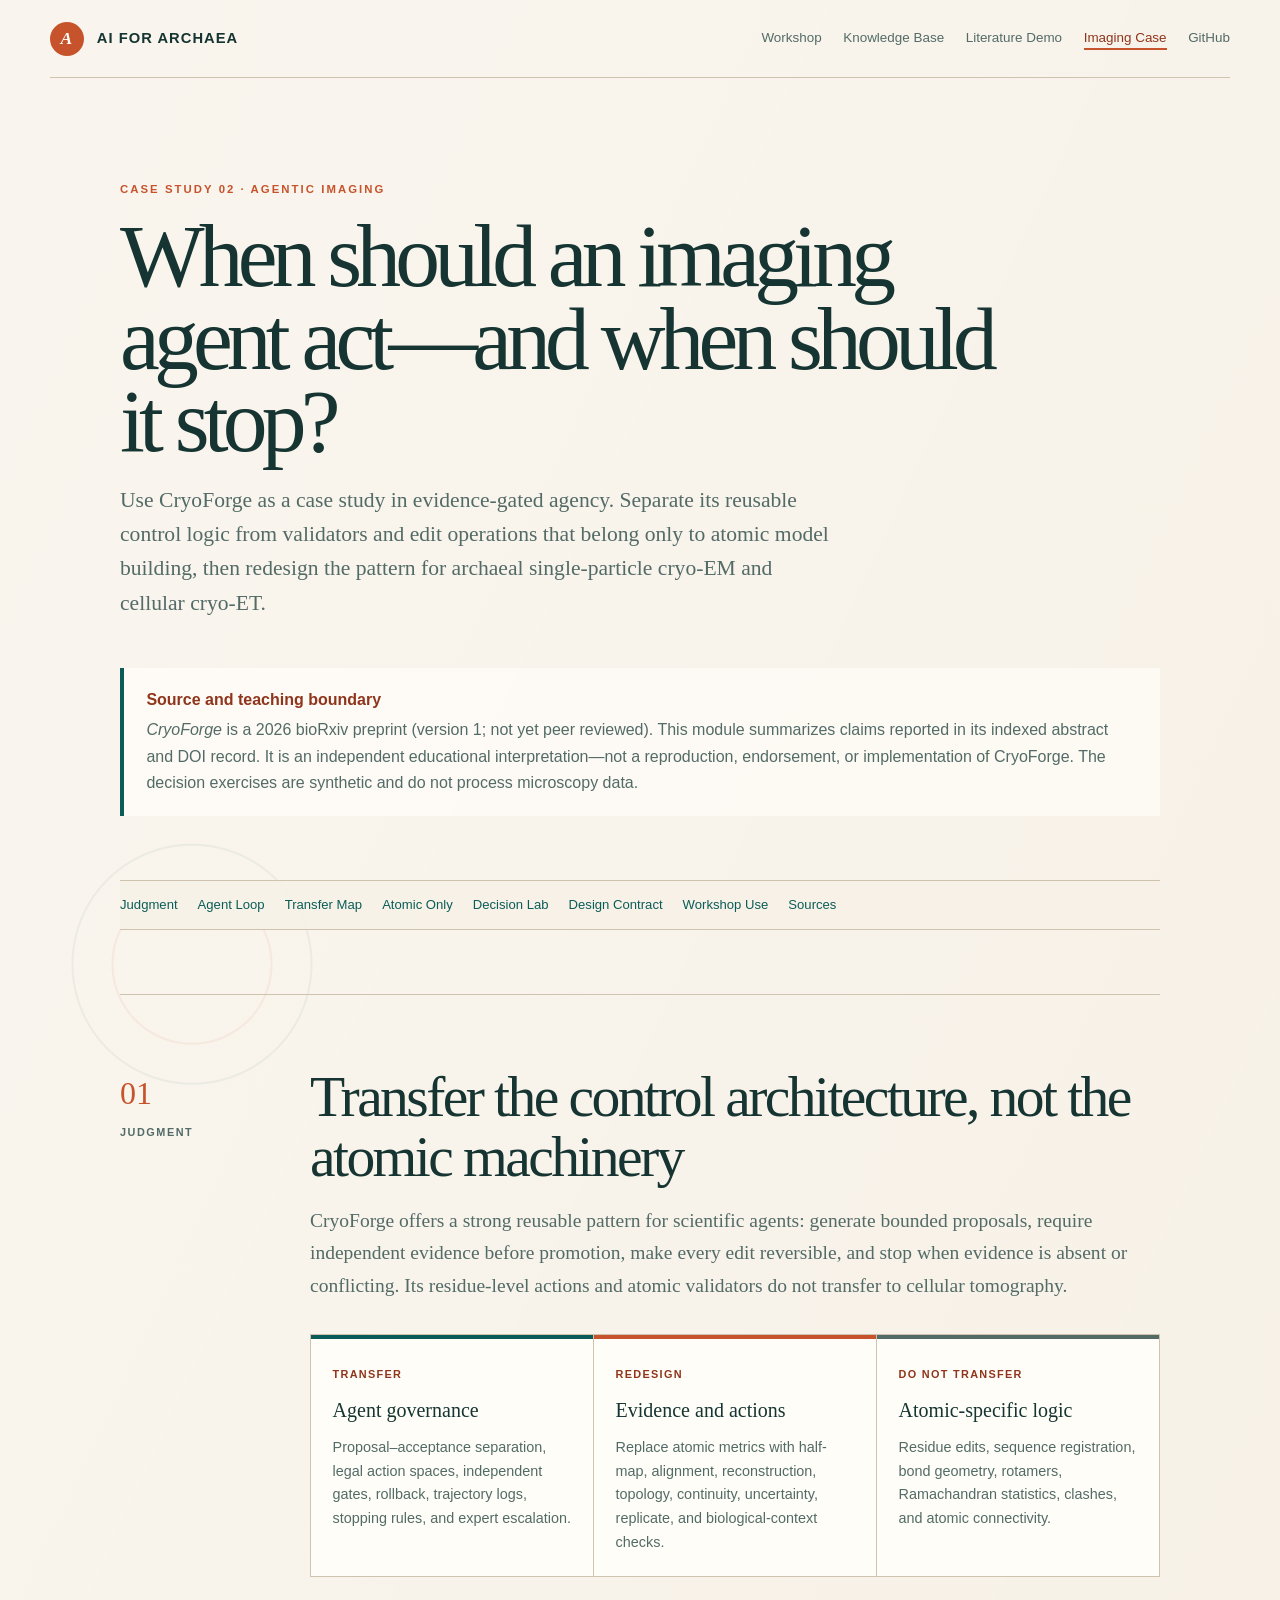
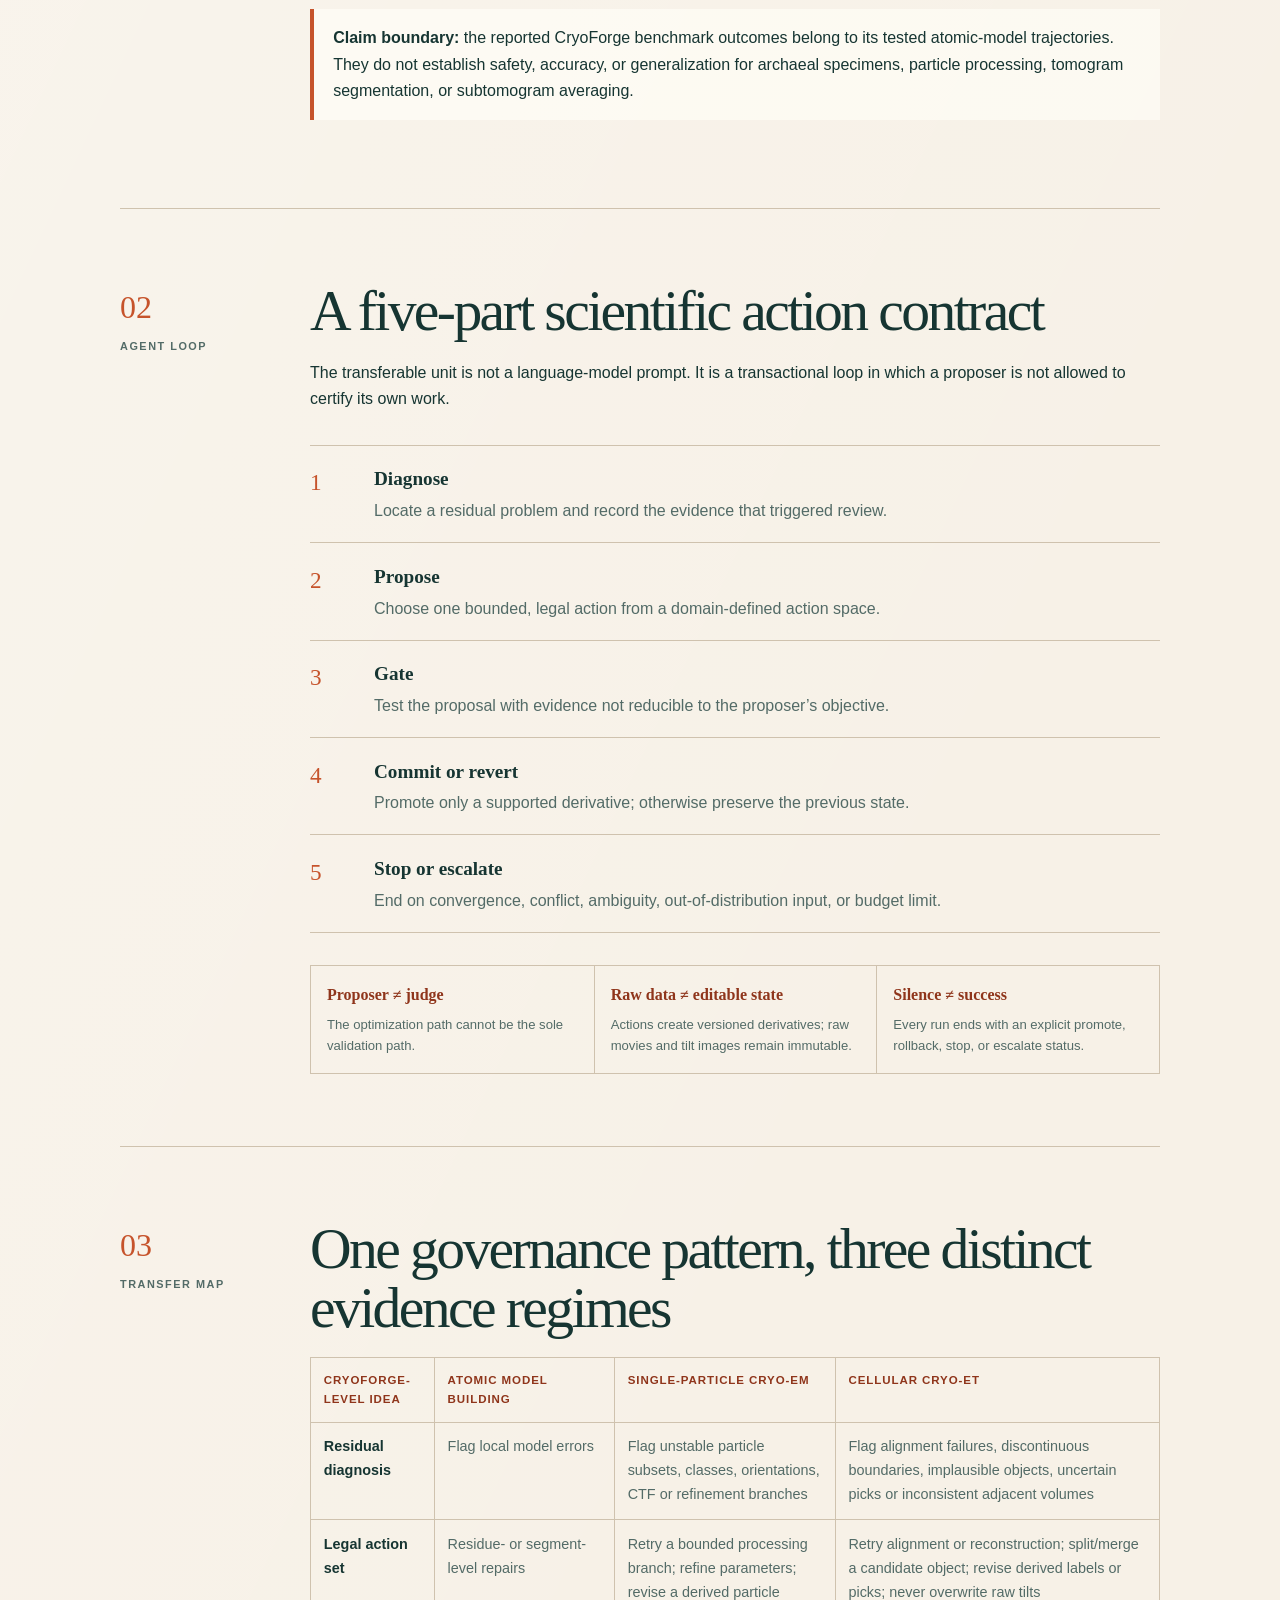
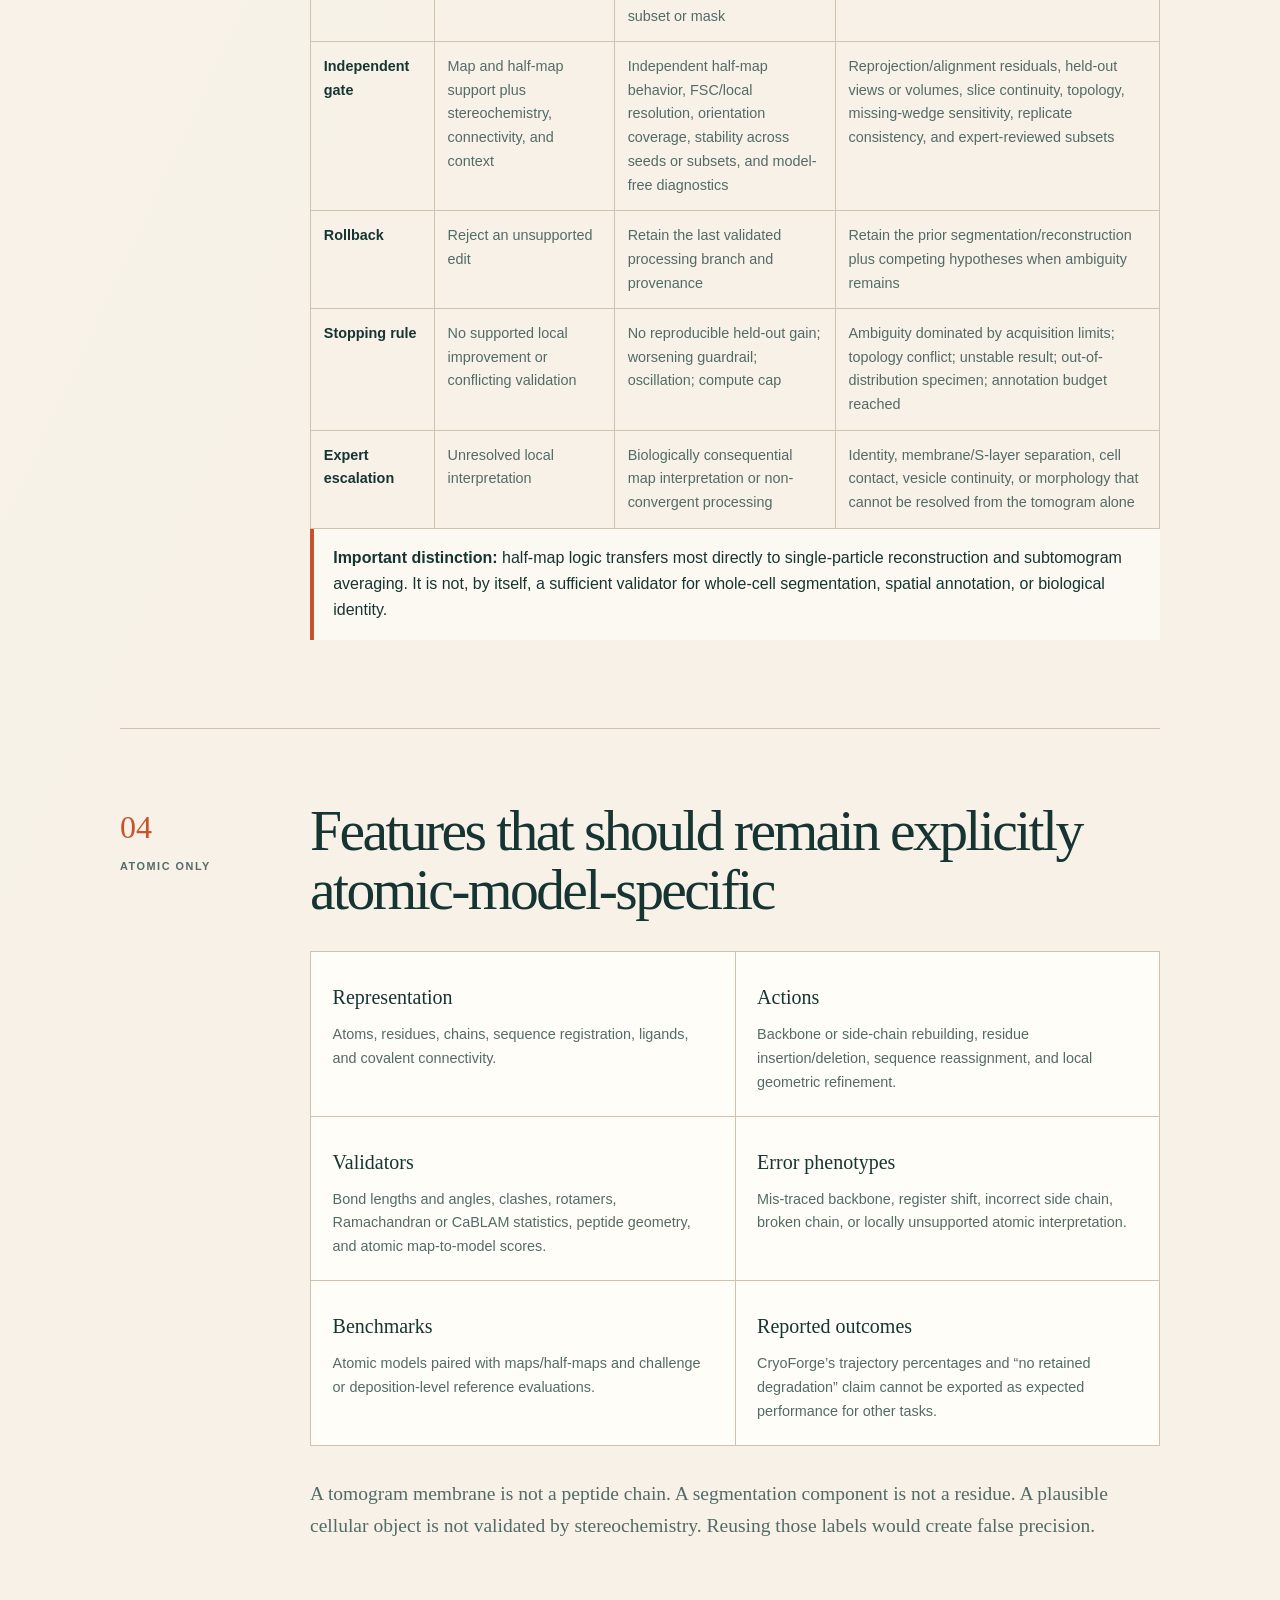
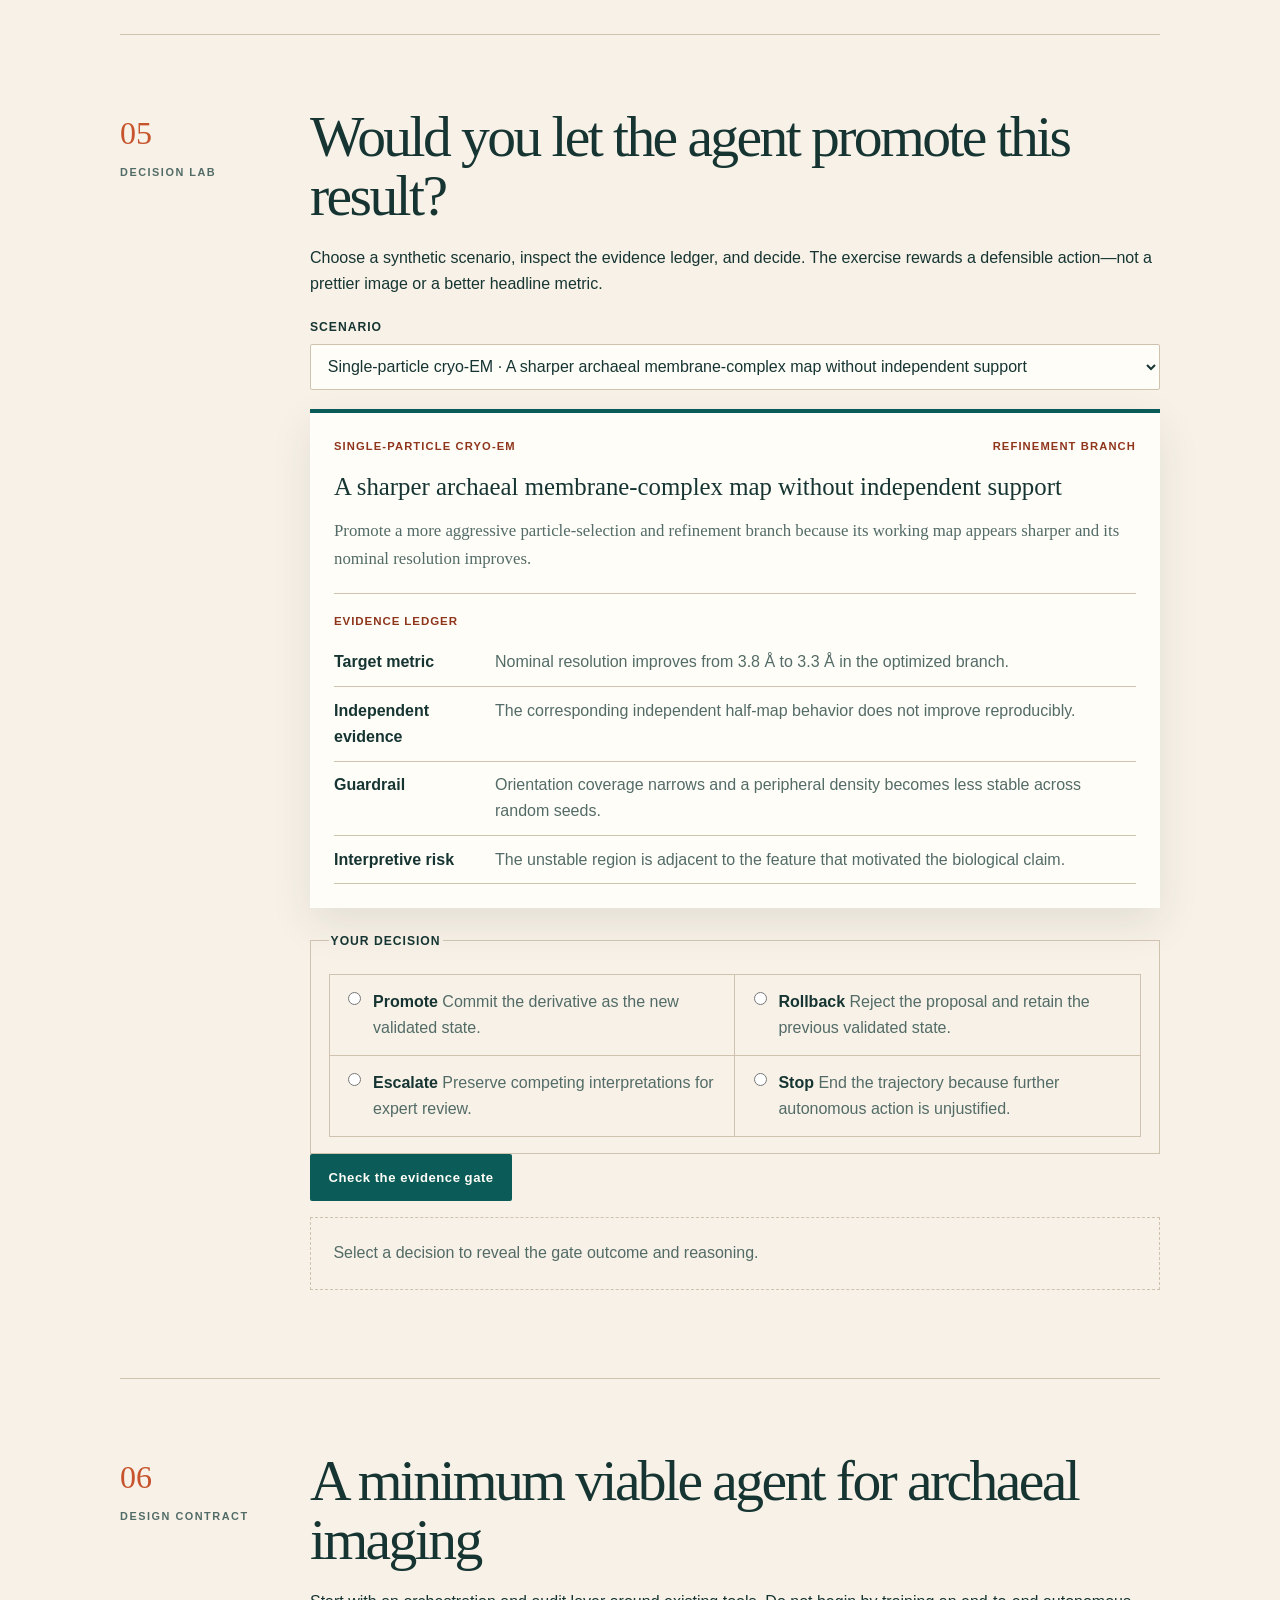
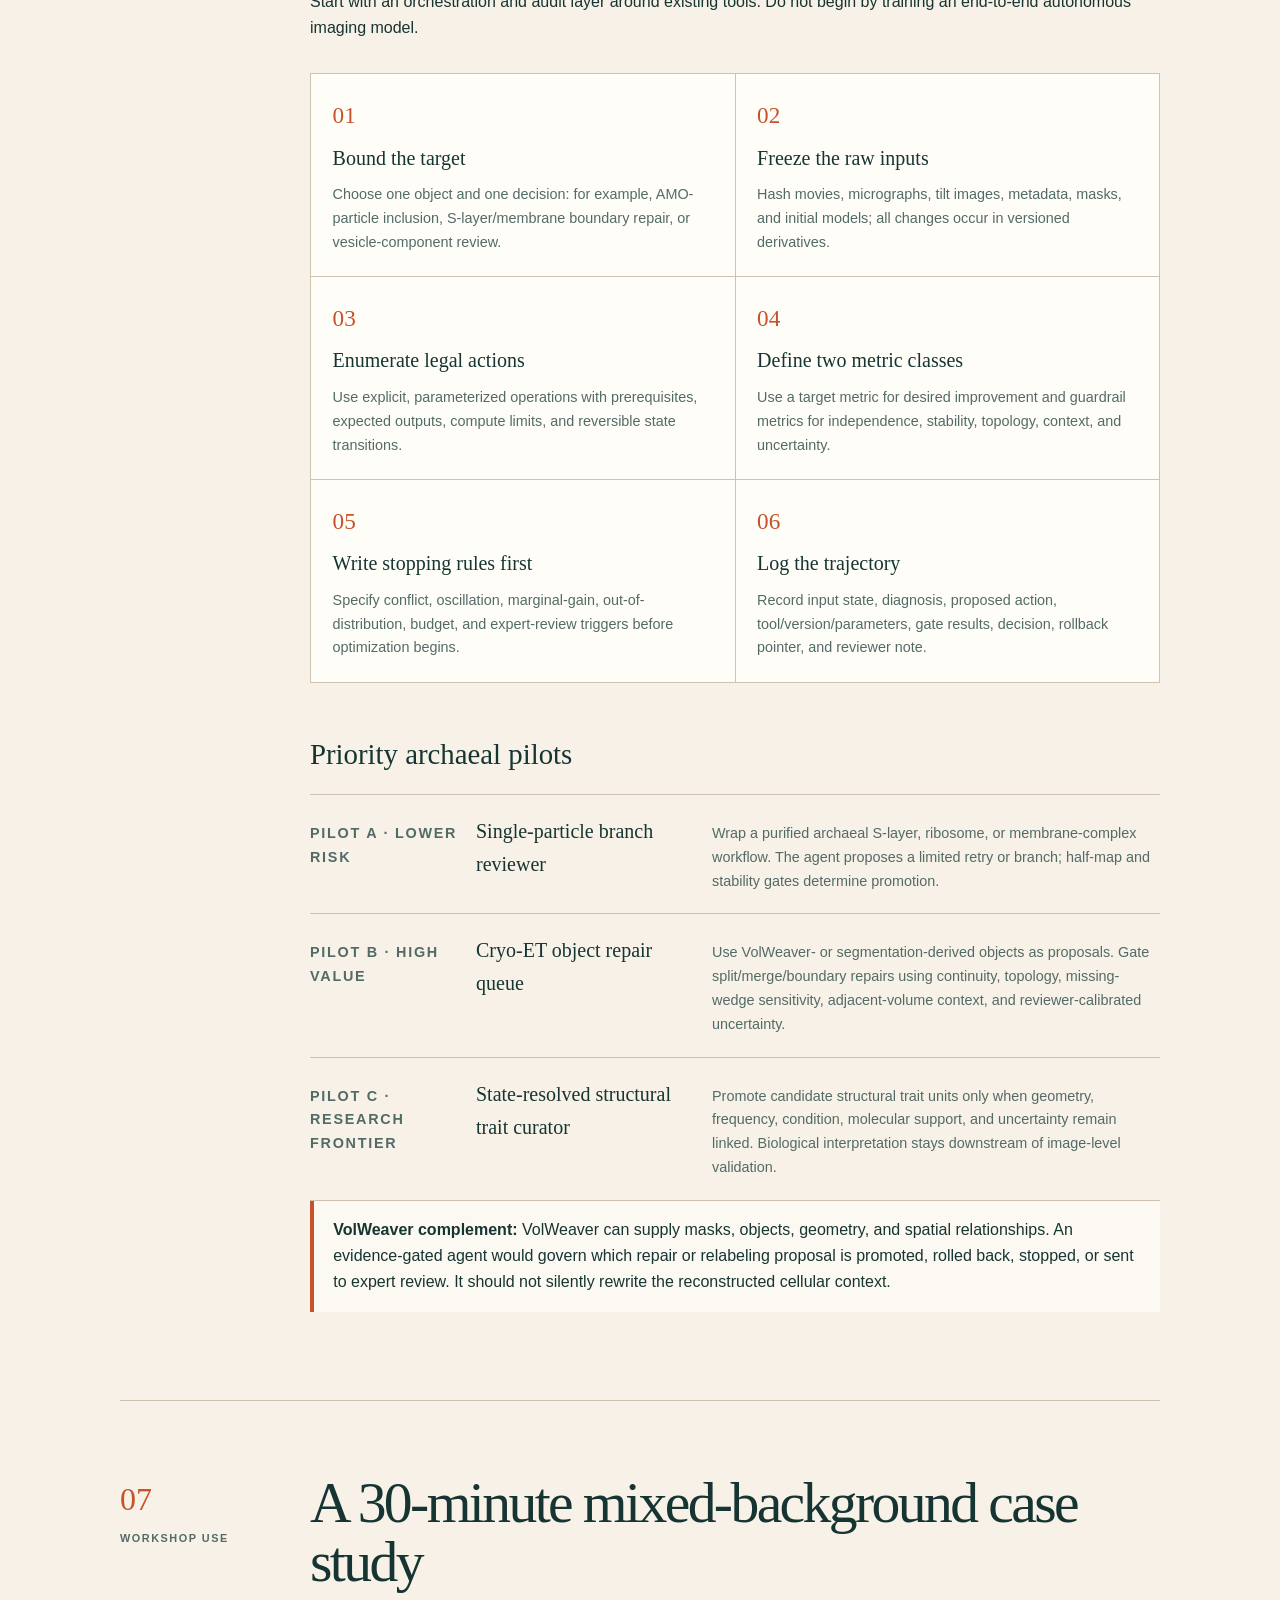
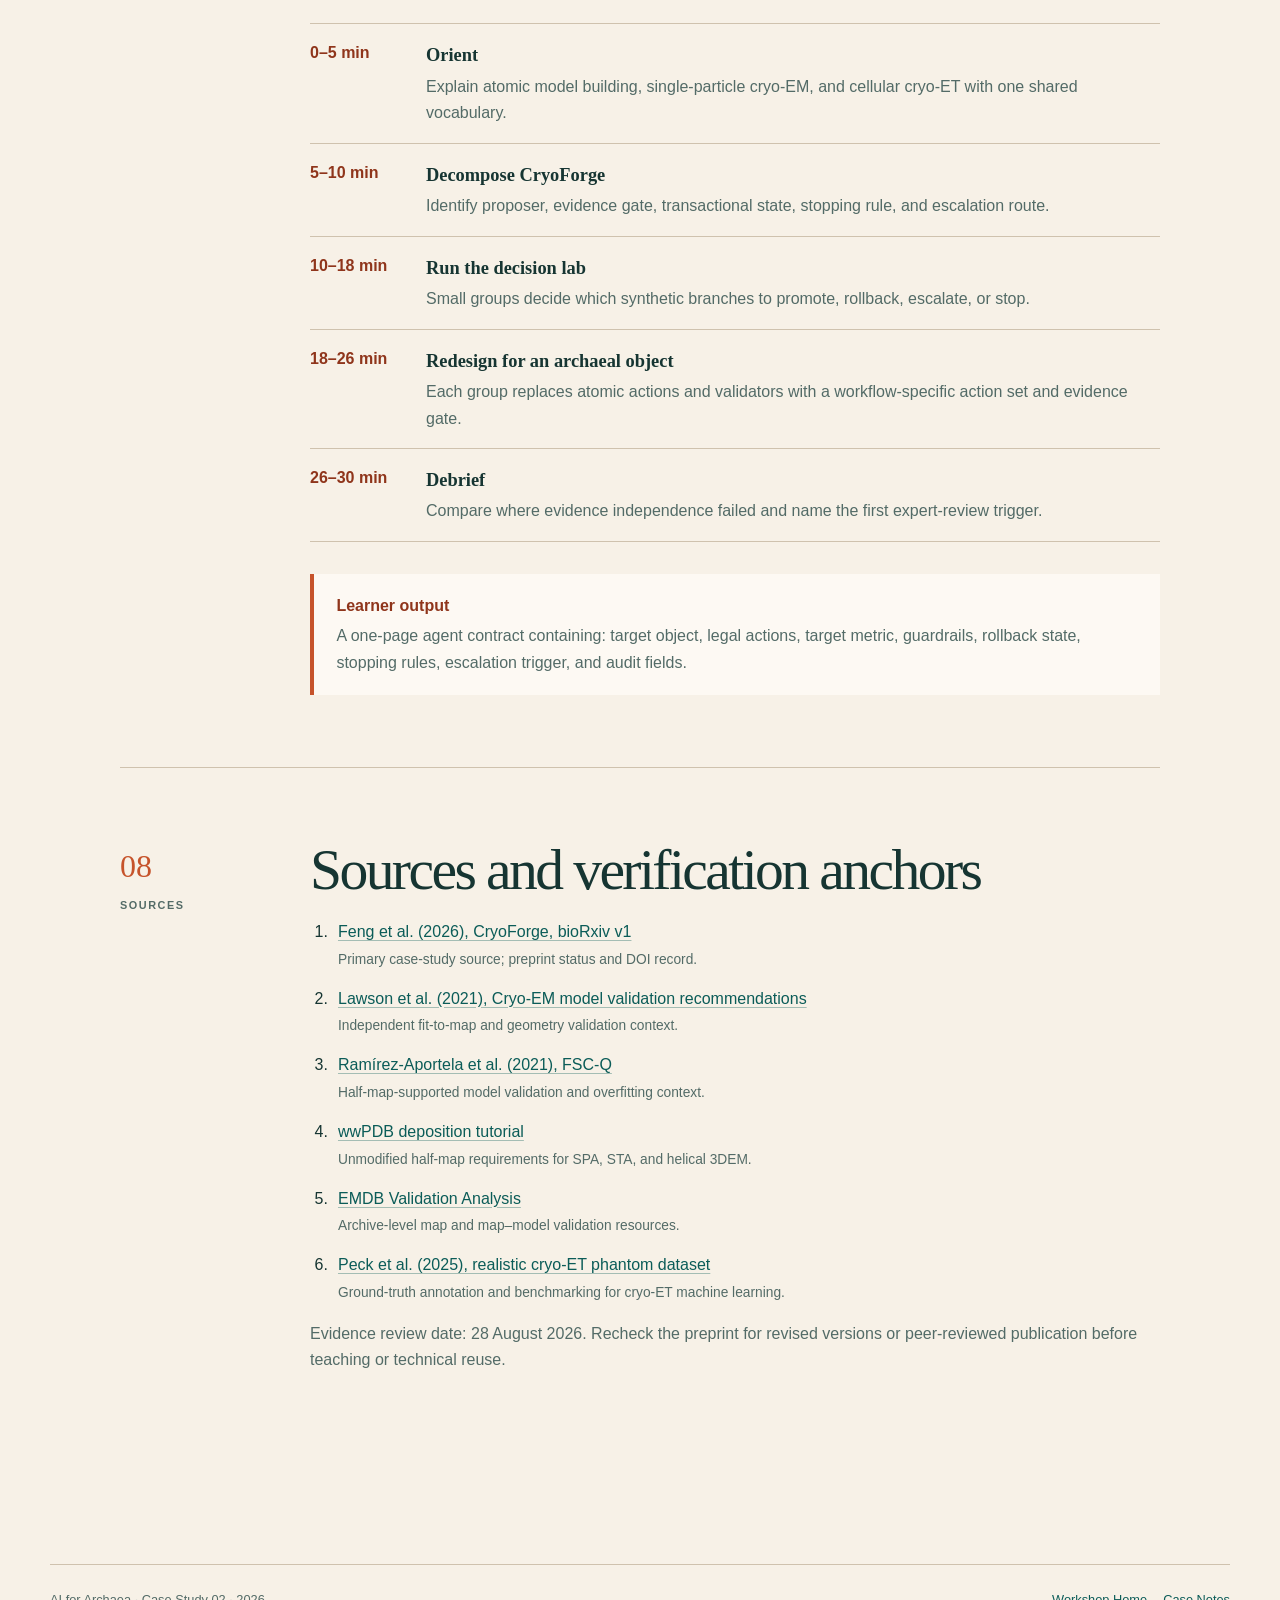
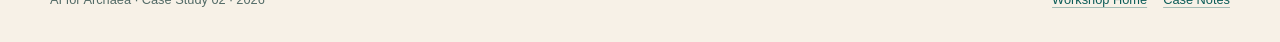
==== imaging-agent-case-study.html @ 26d80bb8 "Add evidence-gated archaeal imaging case study" ====
<!doctype html>
<html lang="en">
<head>
  <meta charset="utf-8">
  <meta name="viewport" content="width=device-width, initial-scale=1">
  <meta name="description" content="A conceptual case study on transferring evidence-gated agent ideas from CryoForge to archaeal single-particle cryo-EM and cellular cryo-ET.">
  <title>Case Study 02 · Evidence-Gated Imaging Agents</title>
  <link rel="stylesheet" href="assets/style.css">
  <script src="assets/imaging-agent-case-study.js" defer></script>
</head>
<body>
  <header class="site-header">
    <a class="wordmark" href="index.html">
      <span class="wordmark-mark" aria-hidden="true">A</span>
      <span>AI for Archaea</span>
    </a>
    <nav aria-label="Primary navigation">
      <a href="index.html">Workshop</a>
      <a href="knowledge-base.html">Knowledge Base</a>
      <a href="tutorial-demo.html">Literature Demo</a>
      <a class="current" href="imaging-agent-case-study.html">Imaging Case</a>
      <a href="https://github.com/gauss1777/icgoa_2026_ai_for_archaea_workshop">GitHub</a>
    </nav>
  </header>

  <main class="demo-page imaging-case-page">
    <header class="page-intro">
      <p class="eyebrow">CASE STUDY 02 · AGENTIC IMAGING</p>
      <h1>When should an imaging agent act—and when should it stop?</h1>
      <p class="hero-summary">Use CryoForge as a case study in evidence-gated agency. Separate its reusable control logic from validators and edit operations that belong only to atomic model building, then redesign the pattern for archaeal single-particle cryo-EM and cellular cryo-ET.</p>
    </header>

    <div class="demo-disclosure source-boundary">
      <strong>Source and teaching boundary</strong>
      <p><em>CryoForge</em> is a 2026 bioRxiv preprint (version 1; not yet peer reviewed). This module summarizes claims reported in its indexed abstract and DOI record. It is an independent educational interpretation—not a reproduction, endorsement, or implementation of CryoForge. The decision exercises are synthetic and do not process microscopy data.</p>
    </div>

    <nav class="jump-nav" aria-label="Case study sections">
      <a href="#judgment">Judgment</a>
      <a href="#loop">Agent Loop</a>
      <a href="#transfer">Transfer Map</a>
      <a href="#atomic-only">Atomic Only</a>
      <a href="#decide">Decision Lab</a>
      <a href="#design">Design Contract</a>
      <a href="#workshop">Workshop Use</a>
      <a href="#sources">Sources</a>
    </nav>

    <section class="case-section" id="judgment">
      <div class="case-label"><span>01</span><p>JUDGMENT</p></div>
      <div class="case-content">
        <h2>Transfer the control architecture, not the atomic machinery</h2>
        <p class="lead-judgment">CryoForge offers a strong reusable pattern for scientific agents: generate bounded proposals, require independent evidence before promotion, make every edit reversible, and stop when evidence is absent or conflicting. Its residue-level actions and atomic validators do not transfer to cellular tomography.</p>
        <div class="verdict-grid">
          <article class="verdict-card transferable">
            <span>TRANSFER</span>
            <h3>Agent governance</h3>
            <p>Proposal–acceptance separation, legal action spaces, independent gates, rollback, trajectory logs, stopping rules, and expert escalation.</p>
          </article>
          <article class="verdict-card redesign">
            <span>REDESIGN</span>
            <h3>Evidence and actions</h3>
            <p>Replace atomic metrics with half-map, alignment, reconstruction, topology, continuity, uncertainty, replicate, and biological-context checks.</p>
          </article>
          <article class="verdict-card do-not-transfer">
            <span>DO NOT TRANSFER</span>
            <h3>Atomic-specific logic</h3>
            <p>Residue edits, sequence registration, bond geometry, rotamers, Ramachandran statistics, clashes, and atomic connectivity.</p>
          </article>
        </div>
        <p class="caution"><strong>Claim boundary:</strong> the reported CryoForge benchmark outcomes belong to its tested atomic-model trajectories. They do not establish safety, accuracy, or generalization for archaeal specimens, particle processing, tomogram segmentation, or subtomogram averaging.</p>
      </div>
    </section>

    <section class="case-section" id="loop">
      <div class="case-label"><span>02</span><p>AGENT LOOP</p></div>
      <div class="case-content">
        <h2>A five-part scientific action contract</h2>
        <p>The transferable unit is not a language-model prompt. It is a transactional loop in which a proposer is not allowed to certify its own work.</p>
        <ol class="agent-loop" aria-label="Evidence-gated agent loop">
          <li><span>1</span><div><h3>Diagnose</h3><p>Locate a residual problem and record the evidence that triggered review.</p></div></li>
          <li><span>2</span><div><h3>Propose</h3><p>Choose one bounded, legal action from a domain-defined action space.</p></div></li>
          <li><span>3</span><div><h3>Gate</h3><p>Test the proposal with evidence not reducible to the proposer’s objective.</p></div></li>
          <li><span>4</span><div><h3>Commit or revert</h3><p>Promote only a supported derivative; otherwise preserve the previous state.</p></div></li>
          <li><span>5</span><div><h3>Stop or escalate</h3><p>End on convergence, conflict, ambiguity, out-of-distribution input, or budget limit.</p></div></li>
        </ol>
        <div class="principle-strip">
          <p><strong>Proposer ≠ judge</strong><span>The optimization path cannot be the sole validation path.</span></p>
          <p><strong>Raw data ≠ editable state</strong><span>Actions create versioned derivatives; raw movies and tilt images remain immutable.</span></p>
          <p><strong>Silence ≠ success</strong><span>Every run ends with an explicit promote, rollback, stop, or escalate status.</span></p>
        </div>
      </div>
    </section>

    <section class="case-section" id="transfer">
      <div class="case-label"><span>03</span><p>TRANSFER MAP</p></div>
      <div class="case-content">
        <h2>One governance pattern, three distinct evidence regimes</h2>
        <div class="table-scroll" role="region" aria-label="Transferability matrix" tabindex="0">
          <table class="transfer-table">
            <thead>
              <tr><th>CryoForge-level idea</th><th>Atomic model building</th><th>Single-particle cryo-EM</th><th>Cellular cryo-ET</th></tr>
            </thead>
            <tbody>
              <tr><td>Residual diagnosis</td><td>Flag local model errors</td><td>Flag unstable particle subsets, classes, orientations, CTF or refinement branches</td><td>Flag alignment failures, discontinuous boundaries, implausible objects, uncertain picks or inconsistent adjacent volumes</td></tr>
              <tr><td>Legal action set</td><td>Residue- or segment-level repairs</td><td>Retry a bounded processing branch; refine parameters; revise a derived particle subset or mask</td><td>Retry alignment or reconstruction; split/merge a candidate object; revise derived labels or picks; never overwrite raw tilts</td></tr>
              <tr><td>Independent gate</td><td>Map and half-map support plus stereochemistry, connectivity, and context</td><td>Independent half-map behavior, FSC/local resolution, orientation coverage, stability across seeds or subsets, and model-free diagnostics</td><td>Reprojection/alignment residuals, held-out views or volumes, slice continuity, topology, missing-wedge sensitivity, replicate consistency, and expert-reviewed subsets</td></tr>
              <tr><td>Rollback</td><td>Reject an unsupported edit</td><td>Retain the last validated processing branch and provenance</td><td>Retain the prior segmentation/reconstruction plus competing hypotheses when ambiguity remains</td></tr>
              <tr><td>Stopping rule</td><td>No supported local improvement or conflicting validation</td><td>No reproducible held-out gain; worsening guardrail; oscillation; compute cap</td><td>Ambiguity dominated by acquisition limits; topology conflict; unstable result; out-of-distribution specimen; annotation budget reached</td></tr>
              <tr><td>Expert escalation</td><td>Unresolved local interpretation</td><td>Biologically consequential map interpretation or non-convergent processing</td><td>Identity, membrane/S-layer separation, cell contact, vesicle continuity, or morphology that cannot be resolved from the tomogram alone</td></tr>
            </tbody>
          </table>
        </div>
        <p class="caution"><strong>Important distinction:</strong> half-map logic transfers most directly to single-particle reconstruction and subtomogram averaging. It is not, by itself, a sufficient validator for whole-cell segmentation, spatial annotation, or biological identity.</p>
      </div>
    </section>

    <section class="case-section" id="atomic-only">
      <div class="case-label"><span>04</span><p>ATOMIC ONLY</p></div>
      <div class="case-content">
        <h2>Features that should remain explicitly atomic-model-specific</h2>
        <div class="atomic-grid">
          <article><h3>Representation</h3><p>Atoms, residues, chains, sequence registration, ligands, and covalent connectivity.</p></article>
          <article><h3>Actions</h3><p>Backbone or side-chain rebuilding, residue insertion/deletion, sequence reassignment, and local geometric refinement.</p></article>
          <article><h3>Validators</h3><p>Bond lengths and angles, clashes, rotamers, Ramachandran or CaBLAM statistics, peptide geometry, and atomic map-to-model scores.</p></article>
          <article><h3>Error phenotypes</h3><p>Mis-traced backbone, register shift, incorrect side chain, broken chain, or locally unsupported atomic interpretation.</p></article>
          <article><h3>Benchmarks</h3><p>Atomic models paired with maps/half-maps and challenge or deposition-level reference evaluations.</p></article>
          <article><h3>Reported outcomes</h3><p>CryoForge’s trajectory percentages and “no retained degradation” claim cannot be exported as expected performance for other tasks.</p></article>
        </div>
        <p class="lead-judgment">A tomogram membrane is not a peptide chain. A segmentation component is not a residue. A plausible cellular object is not validated by stereochemistry. Reusing those labels would create false precision.</p>
      </div>
    </section>

    <section class="case-section decision-lab" id="decide">
      <div class="case-label"><span>05</span><p>DECISION LAB</p></div>
      <div class="case-content">
        <h2>Would you let the agent promote this result?</h2>
        <p>Choose a synthetic scenario, inspect the evidence ledger, and decide. The exercise rewards a defensible action—not a prettier image or a better headline metric.</p>

        <label for="scenario-select">Scenario</label>
        <select id="scenario-select"></select>

        <article class="scenario-card" aria-live="polite">
          <div class="scenario-head">
            <p id="scenario-workflow" class="scenario-workflow"></p>
            <span id="scenario-stage" class="scenario-stage"></span>
          </div>
          <h3 id="scenario-title"></h3>
          <p id="scenario-proposal" class="scenario-proposal"></p>
          <div class="evidence-ledger">
            <h4>Evidence ledger</h4>
            <dl id="scenario-evidence"></dl>
          </div>
        </article>

        <fieldset class="decision-options">
          <legend>Your decision</legend>
          <label class="decision-option"><input type="radio" name="decision" value="promote"> <span><strong>Promote</strong> Commit the derivative as the new validated state.</span></label>
          <label class="decision-option"><input type="radio" name="decision" value="rollback"> <span><strong>Rollback</strong> Reject the proposal and retain the previous validated state.</span></label>
          <label class="decision-option"><input type="radio" name="decision" value="escalate"> <span><strong>Escalate</strong> Preserve competing interpretations for expert review.</span></label>
          <label class="decision-option"><input type="radio" name="decision" value="stop"> <span><strong>Stop</strong> End the trajectory because further autonomous action is unjustified.</span></label>
        </fieldset>
        <button class="button primary" id="check-decision" type="button">Check the evidence gate</button>
        <div id="decision-feedback" class="decision-feedback" aria-live="polite">
          <p class="empty-state">Select a decision to reveal the gate outcome and reasoning.</p>
        </div>
      </div>
    </section>

    <section class="case-section" id="design">
      <div class="case-label"><span>06</span><p>DESIGN CONTRACT</p></div>
      <div class="case-content">
        <h2>A minimum viable agent for archaeal imaging</h2>
        <p>Start with an orchestration and audit layer around existing tools. Do not begin by training an end-to-end autonomous imaging model.</p>
        <div class="contract-grid">
          <article><span>01</span><h3>Bound the target</h3><p>Choose one object and one decision: for example, AMO-particle inclusion, S-layer/membrane boundary repair, or vesicle-component review.</p></article>
          <article><span>02</span><h3>Freeze the raw inputs</h3><p>Hash movies, micrographs, tilt images, metadata, masks, and initial models; all changes occur in versioned derivatives.</p></article>
          <article><span>03</span><h3>Enumerate legal actions</h3><p>Use explicit, parameterized operations with prerequisites, expected outputs, compute limits, and reversible state transitions.</p></article>
          <article><span>04</span><h3>Define two metric classes</h3><p>Use a target metric for desired improvement and guardrail metrics for independence, stability, topology, context, and uncertainty.</p></article>
          <article><span>05</span><h3>Write stopping rules first</h3><p>Specify conflict, oscillation, marginal-gain, out-of-distribution, budget, and expert-review triggers before optimization begins.</p></article>
          <article><span>06</span><h3>Log the trajectory</h3><p>Record input state, diagnosis, proposed action, tool/version/parameters, gate results, decision, rollback pointer, and reviewer note.</p></article>
        </div>

        <h3 class="subsection-heading">Priority archaeal pilots</h3>
        <div class="pilot-list">
          <article>
            <p class="pilot-rank">PILOT A · LOWER RISK</p>
            <h4>Single-particle branch reviewer</h4>
            <p>Wrap a purified archaeal S-layer, ribosome, or membrane-complex workflow. The agent proposes a limited retry or branch; half-map and stability gates determine promotion.</p>
          </article>
          <article>
            <p class="pilot-rank">PILOT B · HIGH VALUE</p>
            <h4>Cryo-ET object repair queue</h4>
            <p>Use VolWeaver- or segmentation-derived objects as proposals. Gate split/merge/boundary repairs using continuity, topology, missing-wedge sensitivity, adjacent-volume context, and reviewer-calibrated uncertainty.</p>
          </article>
          <article>
            <p class="pilot-rank">PILOT C · RESEARCH FRONTIER</p>
            <h4>State-resolved structural trait curator</h4>
            <p>Promote candidate structural trait units only when geometry, frequency, condition, molecular support, and uncertainty remain linked. Biological interpretation stays downstream of image-level validation.</p>
          </article>
        </div>
        <p class="caution"><strong>VolWeaver complement:</strong> VolWeaver can supply masks, objects, geometry, and spatial relationships. An evidence-gated agent would govern which repair or relabeling proposal is promoted, rolled back, stopped, or sent to expert review. It should not silently rewrite the reconstructed cellular context.</p>
      </div>
    </section>

    <section class="case-section" id="workshop">
      <div class="case-label"><span>07</span><p>WORKSHOP USE</p></div>
      <div class="case-content">
        <h2>A 30-minute mixed-background case study</h2>
        <ol class="session-plan">
          <li><time>0–5 min</time><div><h3>Orient</h3><p>Explain atomic model building, single-particle cryo-EM, and cellular cryo-ET with one shared vocabulary.</p></div></li>
          <li><time>5–10 min</time><div><h3>Decompose CryoForge</h3><p>Identify proposer, evidence gate, transactional state, stopping rule, and escalation route.</p></div></li>
          <li><time>10–18 min</time><div><h3>Run the decision lab</h3><p>Small groups decide which synthetic branches to promote, rollback, escalate, or stop.</p></div></li>
          <li><time>18–26 min</time><div><h3>Redesign for an archaeal object</h3><p>Each group replaces atomic actions and validators with a workflow-specific action set and evidence gate.</p></div></li>
          <li><time>26–30 min</time><div><h3>Debrief</h3><p>Compare where evidence independence failed and name the first expert-review trigger.</p></div></li>
        </ol>
        <div class="learning-output">
          <strong>Learner output</strong>
          <p>A one-page agent contract containing: target object, legal actions, target metric, guardrails, rollback state, stopping rules, escalation trigger, and audit fields.</p>
        </div>
      </div>
    </section>

    <section class="case-section" id="sources">
      <div class="case-label"><span>08</span><p>SOURCES</p></div>
      <div class="case-content">
        <h2>Sources and verification anchors</h2>
        <ol class="source-list">
          <li><a href="https://doi.org/10.64898/2026.08.15.745007">Feng et al. (2026), CryoForge, bioRxiv v1</a><span>Primary case-study source; preprint status and DOI record.</span></li>
          <li><a href="https://www.nature.com/articles/s41592-020-01051-w">Lawson et al. (2021), Cryo-EM model validation recommendations</a><span>Independent fit-to-map and geometry validation context.</span></li>
          <li><a href="https://www.nature.com/articles/s41467-020-20295-w">Ramírez-Aportela et al. (2021), FSC-Q</a><span>Half-map-supported model validation and overfitting context.</span></li>
          <li><a href="https://www.wwpdb.org/deposition/tutorial">wwPDB deposition tutorial</a><span>Unmodified half-map requirements for SPA, STA, and helical 3DEM.</span></li>
          <li><a href="https://www.ebi.ac.uk/emdb/va/">EMDB Validation Analysis</a><span>Archive-level map and map–model validation resources.</span></li>
          <li><a href="https://www.nature.com/articles/s41592-025-02800-5">Peck et al. (2025), realistic cryo-ET phantom dataset</a><span>Ground-truth annotation and benchmarking for cryo-ET machine learning.</span></li>
        </ol>
        <p class="revision-note">Evidence review date: 28 August 2026. Recheck the preprint for revised versions or peer-reviewed publication before teaching or technical reuse.</p>
      </div>
    </section>
  </main>

  <footer>
    <p>AI for Archaea · Case Study 02 · 2026</p>
    <div><a href="index.html">Workshop Home</a><a href="tutorials/demo-02-evidence-gated-imaging-agent/README.md">Case Notes</a></div>
  </footer>
</body>
</html>
---- assets/style.css ----
:root {
  --ink: #163532;
  --ink-soft: #536b67;
  --paper: #f7f1e7;
  --paper-deep: #eee3d3;
  --white: #fffdf8;
  --mineral: #c6532b;
  --mineral-dark: #8f351b;
  --line: #cfc2ae;
  --sea: #0b5c58;
  --sea-light: #dceae4;
  --shadow: 0 16px 40px rgba(45, 55, 48, 0.09);
  --content: 1180px;
}

* {
  box-sizing: border-box;
}

html {
  scroll-behavior: smooth;
}

body {
  margin: 0;
  color: var(--ink);
  background:
    radial-gradient(circle at 15% 10%, transparent 0 78px, rgba(198, 83, 43, 0.07) 79px 80px, transparent 81px 118px, rgba(11, 92, 88, 0.06) 119px 120px, transparent 121px),
    linear-gradient(115deg, rgba(255, 255, 255, 0.3), transparent 38%),
    var(--paper);
  font: 16px/1.65 "Avenir Next", Avenir, "Segoe UI", sans-serif;
  text-rendering: optimizeLegibility;
}

a {
  color: var(--sea);
  text-decoration-color: rgba(11, 92, 88, 0.35);
  text-underline-offset: 0.2em;
  transition: color 160ms ease, text-decoration-color 160ms ease;
}

a:hover {
  color: var(--mineral-dark);
  text-decoration-color: currentColor;
}

button,
input,
select,
textarea {
  font: inherit;
}

.site-header {
  width: min(calc(100% - 3rem), var(--content));
  min-height: 78px;
  margin: 0 auto;
  display: flex;
  align-items: center;
  justify-content: space-between;
  gap: 2rem;
  border-bottom: 1px solid var(--line);
}

.wordmark {
  display: inline-flex;
  align-items: center;
  gap: 0.8rem;
  color: var(--ink);
  font-size: 0.92rem;
  font-weight: 800;
  letter-spacing: 0.07em;
  text-decoration: none;
  text-transform: uppercase;
}

.wordmark-mark {
  width: 34px;
  height: 34px;
  display: grid;
  place-items: center;
  border-radius: 50%;
  color: var(--white);
  background: var(--mineral);
  font-family: Georgia, serif;
  font-size: 1.1rem;
  font-style: italic;
}

.site-header nav {
  display: flex;
  flex-wrap: wrap;
  justify-content: flex-end;
  gap: 0.45rem 1.35rem;
  font-size: 0.84rem;
}

.site-header nav a {
  color: var(--ink-soft);
  text-decoration: none;
}

.site-header nav a:hover,
.site-header nav a.current {
  color: var(--mineral-dark);
}

.site-header nav a.current {
  box-shadow: inset 0 -2px 0 var(--mineral);
}

.hero {
  width: min(calc(100% - 3rem), var(--content));
  min-height: 670px;
  margin: 0 auto;
  display: grid;
  grid-template-columns: 70px minmax(0, 1fr) 310px;
  gap: clamp(2rem, 5vw, 5rem);
  align-items: center;
  animation: rise 560ms cubic-bezier(.2, .7, .2, 1) both;
}

.hero-rail {
  align-self: stretch;
  padding: 4rem 0;
  border-right: 1px solid var(--line);
  display: flex;
  flex-direction: column;
  justify-content: space-between;
  color: var(--mineral);
  font-size: 0.72rem;
  font-weight: 800;
  letter-spacing: 0.15em;
  writing-mode: vertical-rl;
  transform: rotate(180deg);
}

.eyebrow,
.note-label,
.section-number {
  margin: 0 0 1rem;
  color: var(--mineral);
  font-size: 0.71rem;
  font-weight: 850;
  letter-spacing: 0.18em;
}

h1,
h2,
h3,
p {
  margin-top: 0;
}

h1,
h2 {
  font-family: Georgia, "Times New Roman", serif;
  font-weight: 500;
}

.hero h1 {
  max-width: 700px;
  margin-bottom: 1rem;
  font-size: clamp(4.2rem, 9vw, 8.3rem);
  letter-spacing: -0.075em;
  line-height: 0.78;
}

.hero h1 em {
  color: var(--mineral);
  font-weight: 500;
}

.hero-lead {
  margin-bottom: 1rem;
  color: var(--ink);
  font-family: Georgia, "Times New Roman", serif;
  font-size: clamp(1.45rem, 3vw, 2.15rem);
}

.hero-summary {
  max-width: 720px;
  color: var(--ink-soft);
  font-family: Georgia, "Times New Roman", serif;
  font-size: clamp(1.12rem, 2vw, 1.35rem);
  line-height: 1.58;
}

.hero-copy .hero-summary {
  max-width: 610px;
}

.hero-actions,
.demo-actions {
  margin-top: 2rem;
  display: flex;
  flex-wrap: wrap;
  align-items: center;
  gap: 0.8rem 1.2rem;
}

.button {
  min-height: 46px;
  padding: 0.72rem 1.1rem;
  border: 1px solid transparent;
  border-radius: 2px;
  display: inline-flex;
  align-items: center;
  justify-content: center;
  gap: 0.5rem;
  font-size: 0.82rem;
  font-weight: 800;
  letter-spacing: 0.04em;
  text-decoration: none;
  cursor: pointer;
  transition: transform 160ms ease, background 160ms ease, border-color 160ms ease;
}

.button:hover {
  transform: translateY(-2px);
}

.button.primary {
  color: var(--white);
  background: var(--sea);
}

.button.primary:hover {
  color: var(--white);
  background: var(--mineral-dark);
}

.button.secondary {
  color: var(--ink);
  border-color: var(--line);
  background: transparent;
}

.button.text-button {
  color: var(--sea);
  padding-inline: 0;
}

.button:disabled {
  opacity: 0.5;
  cursor: not-allowed;
  transform: none;
}

.conference-note {
  padding: 1.7rem;
  border-top: 4px solid var(--mineral);
  background: rgba(255, 253, 248, 0.72);
  box-shadow: var(--shadow);
}

.conference-note > p:nth-child(2) {
  font-family: Georgia, "Times New Roman", serif;
  font-size: 1.15rem;
  line-height: 1.45;
}

.conference-note dl {
  margin: 1.3rem 0;
  border-top: 1px solid var(--line);
}

.conference-note dl div {
  padding: 0.65rem 0;
  border-bottom: 1px solid var(--line);
  display: grid;
  grid-template-columns: 58px 1fr;
  gap: 0.8rem;
}

.conference-note dt {
  color: var(--mineral-dark);
  font-size: 0.72rem;
  font-weight: 800;
  text-transform: uppercase;
}

.conference-note dd {
  margin: 0;
  color: var(--ink-soft);
  font-size: 0.88rem;
}

.section-shell {
  width: min(calc(100% - 3rem), var(--content));
  margin: 0 auto;
  padding: clamp(4rem, 9vw, 7.5rem) 0;
  border-top: 1px solid var(--line);
  display: grid;
  grid-template-columns: 190px 1fr;
  gap: clamp(2rem, 7vw, 7rem);
}

.section-shell h2,
.kb-content h2,
.demo-step h2,
.reflection h2 {
  margin-bottom: 1.2rem;
  font-size: clamp(2rem, 4.5vw, 3.9rem);
  letter-spacing: -0.045em;
  line-height: 1.03;
}

.manifesto > div > p,
.boundary > div > p {
  max-width: 820px;
  color: var(--ink-soft);
  font-family: Georgia, "Times New Roman", serif;
  font-size: 1.25rem;
}

.path-list {
  margin: 0;
  padding: 0;
  list-style: none;
  border-top: 1px solid var(--line);
}

.path-list li {
  padding: 1.8rem 0;
  border-bottom: 1px solid var(--line);
  display: grid;
  grid-template-columns: 56px 1fr;
  gap: 1.2rem;
}

.path-index {
  width: 42px;
  height: 42px;
  display: grid;
  place-items: center;
  border: 1px solid var(--mineral);
  border-radius: 50%;
  color: var(--mineral-dark);
  font-family: Georgia, serif;
}

.path-list h3 {
  margin-bottom: 0.35rem;
  font-family: Georgia, serif;
  font-size: 1.35rem;
}

.path-list p {
  margin-bottom: 0.6rem;
  color: var(--ink-soft);
}

.outcome-grid {
  border-top: 1px solid var(--line);
}

.outcome-grid article {
  padding: 1.45rem 0;
  border-bottom: 1px solid var(--line);
  display: grid;
  grid-template-columns: 105px minmax(220px, 0.8fr) 1fr;
  gap: 1.4rem;
  align-items: baseline;
}

.outcome-grid span {
  color: var(--mineral);
  font-size: 0.7rem;
  font-weight: 850;
  letter-spacing: 0.13em;
}

.outcome-grid h3 {
  font-family: Georgia, serif;
  font-size: 1.3rem;
  font-weight: 500;
}

.outcome-grid p {
  margin: 0;
  color: var(--ink-soft);
}

.reading-page,
.demo-page {
  width: min(calc(100% - 3rem), 1040px);
  margin: 0 auto;
  padding: clamp(4rem, 8vw, 7rem) 0;
  animation: rise 480ms cubic-bezier(.2, .7, .2, 1) both;
}

.page-intro {
  max-width: 900px;
  margin-bottom: 3rem;
}

.page-intro h1 {
  margin-bottom: 1.3rem;
  font-size: clamp(3rem, 7vw, 6.5rem);
  letter-spacing: -0.065em;
  line-height: 0.92;
}

.jump-nav {
  position: sticky;
  z-index: 5;
  top: 0;
  margin-bottom: 4rem;
  padding: 0.85rem 0;
  border-block: 1px solid var(--line);
  display: flex;
  flex-wrap: wrap;
  gap: 0.35rem 1.25rem;
  background: color-mix(in srgb, var(--paper) 92%, transparent);
  backdrop-filter: blur(10px);
  font-size: 0.82rem;
}

.jump-nav a {
  text-decoration: none;
}

.kb-section {
  padding: 4rem 0;
  border-top: 1px solid var(--line);
  display: grid;
  grid-template-columns: 170px 1fr;
  gap: 3rem;
  scroll-margin-top: 70px;
}

.kb-label span,
.step-marker span {
  color: var(--mineral);
  font-family: Georgia, serif;
  font-size: 2rem;
}

.kb-label p,
.step-marker p {
  margin-top: 0.25rem;
  color: var(--ink-soft);
  font-size: 0.68rem;
  font-weight: 850;
  letter-spacing: 0.14em;
}

.kb-content > p {
  color: var(--ink-soft);
}

.fact-pair {
  margin: 1.6rem 0;
  display: grid;
  grid-template-columns: 1fr 1fr;
  border: 1px solid var(--line);
}

.fact-pair > div {
  padding: 1.3rem;
}

.fact-pair > div + div {
  border-left: 1px solid var(--line);
}

.fact-pair h3,
.term-grid h3 {
  color: var(--mineral-dark);
  font-family: Georgia, serif;
  font-size: 1.15rem;
}

.fact-pair p,
.fact-pair li,
.term-grid p {
  color: var(--ink-soft);
}

.caution {
  padding: 1rem 1.2rem;
  border-left: 4px solid var(--mineral);
  background: rgba(255, 253, 248, 0.65);
}

.evidence-list {
  padding-left: 1.2rem;
}

.evidence-list li {
  margin-bottom: 0.85rem;
  color: var(--ink-soft);
}

.term-grid {
  display: grid;
  grid-template-columns: 1fr 1fr;
  gap: 0;
  border-top: 1px solid var(--line);
  border-left: 1px solid var(--line);
}

.term-grid article {
  padding: 1.25rem;
  border-right: 1px solid var(--line);
  border-bottom: 1px solid var(--line);
}

.checklist {
  padding: 0;
  list-style: none;
}

.checklist li {
  padding: 0.75rem 0;
  border-bottom: 1px solid var(--line);
  display: grid;
  grid-template-columns: 38px 1fr;
  gap: 0.7rem;
  color: var(--ink-soft);
}

.checklist span {
  color: var(--mineral);
  font-family: Georgia, serif;
  font-size: 1.2rem;
}

table {
  width: 100%;
  border-collapse: collapse;
  font-size: 0.9rem;
}

th,
td {
  padding: 0.8rem;
  border-bottom: 1px solid var(--line);
  text-align: left;
  vertical-align: top;
}

th {
  color: var(--mineral-dark);
  font-size: 0.72rem;
  letter-spacing: 0.08em;
  text-transform: uppercase;
}

td {
  color: var(--ink-soft);
}

td:first-child {
  color: var(--ink);
  font-weight: 750;
}

.glossary {
  border-top: 1px solid var(--line);
}

.glossary > div {
  padding: 0.8rem 0;
  border-bottom: 1px solid var(--line);
  display: grid;
  grid-template-columns: 150px 1fr;
  gap: 1rem;
}

.glossary dt {
  color: var(--mineral-dark);
  font-weight: 800;
}

.glossary dd {
  margin: 0;
  color: var(--ink-soft);
}

.resource-list {
  margin: 0;
  padding: 0;
  border-top: 1px solid var(--line);
  list-style: none;
}

.resource-list li {
  padding: 0.8rem 0;
  border-bottom: 1px solid var(--line);
  display: grid;
  grid-template-columns: minmax(180px, 0.7fr) 1fr;
  gap: 1rem;
}

.resource-list span,
.revision-note {
  color: var(--ink-soft);
}

.demo-disclosure {
  margin-bottom: 4rem;
  padding: 1.2rem 1.4rem;
  border-left: 4px solid var(--mineral);
  background: rgba(255, 253, 248, 0.72);
}

.demo-disclosure strong {
  color: var(--mineral-dark);
}

.demo-disclosure p {
  margin: 0.25rem 0 0;
  color: var(--ink-soft);
}

.demo-step {
  padding: 4rem 0;
  border-top: 1px solid var(--line);
  display: grid;
  grid-template-columns: 150px 1fr;
  gap: 2.5rem;
}

.demo-step label:not(.check-option),
.demo-step legend {
  display: block;
  margin: 1.2rem 0 0.45rem;
  color: var(--ink);
  font-size: 0.76rem;
  font-weight: 850;
  letter-spacing: 0.08em;
  text-transform: uppercase;
}

select,
textarea {
  width: 100%;
  border: 1px solid var(--line);
  border-radius: 2px;
  color: var(--ink);
  background: var(--white);
}

select {
  min-height: 46px;
  padding: 0 0.8rem;
}

textarea {
  padding: 0.8rem;
  resize: vertical;
}

select:focus,
textarea:focus,
button:focus-visible,
a:focus-visible {
  outline: 3px solid rgba(198, 83, 43, 0.28);
  outline-offset: 2px;
}

fieldset {
  margin: 1.4rem 0 0;
  padding: 1rem 1.1rem;
  border: 1px solid var(--line);
}

.check-option {
  margin-right: 1rem;
  display: inline-flex;
  align-items: center;
  gap: 0.4rem;
  color: var(--ink-soft);
  font-size: 0.88rem;
}

.step-help {
  color: var(--ink-soft);
}

.results,
.brief-output {
  margin-top: 1.2rem;
}

.empty-state {
  padding: 1.4rem;
  border: 1px dashed var(--line);
  color: var(--ink-soft);
}

.result-record {
  margin-bottom: 1rem;
  padding: 1.2rem;
  border: 1px solid var(--line);
  background: rgba(255, 253, 248, 0.68);
}

.result-head {
  display: flex;
  justify-content: space-between;
  gap: 1rem;
}

.result-head h3 {
  margin-bottom: 0.35rem;
  font-family: Georgia, serif;
  font-size: 1.2rem;
}

.score {
  color: var(--mineral-dark);
  font-size: 0.74rem;
  font-weight: 850;
  white-space: nowrap;
}

.record-meta,
.matched-terms {
  color: var(--ink-soft);
  font-size: 0.78rem;
}

.evidence-sentence {
  margin: 0.85rem 0;
  padding-left: 1rem;
  border-left: 3px solid var(--sea);
  color: var(--ink);
  font-family: Georgia, serif;
}

.brief-card {
  padding: 1.4rem;
  border-top: 4px solid var(--sea);
  background: var(--white);
  box-shadow: var(--shadow);
}

.brief-card h3 {
  font-family: Georgia, serif;
  font-size: 1.45rem;
}

.brief-card h4 {
  margin: 1.2rem 0 0.35rem;
  color: var(--mineral-dark);
  font-size: 0.76rem;
  letter-spacing: 0.08em;
  text-transform: uppercase;
}

.brief-card ul {
  padding-left: 1.2rem;
}

.prompt-preview {
  max-height: 480px;
  overflow: auto;
  padding: 1.2rem;
  border: 1px solid var(--line);
  color: #dceae4;
  background: var(--ink);
  font: 0.82rem/1.6 "SFMono-Regular", Consolas, monospace;
  white-space: pre-wrap;
}

.reflection {
  margin-top: 3rem;
  padding: 3rem;
  color: var(--white);
  background: var(--sea);
}

.reflection .section-number {
  color: #f3b79f;
}

.reflection ul {
  margin-bottom: 0;
  padding-left: 1.2rem;
  columns: 2;
  column-gap: 3rem;
}

.reflection li {
  margin-bottom: 0.8rem;
  break-inside: avoid;
}

.imaging-case-page {
  max-width: 1120px;
}

.source-boundary {
  border-left-color: var(--sea);
}

.case-section {
  padding: 4.5rem 0;
  border-top: 1px solid var(--line);
  display: grid;
  grid-template-columns: 150px minmax(0, 1fr);
  gap: 2.5rem;
  scroll-margin-top: 70px;
}

.case-label span {
  color: var(--mineral);
  font-family: Georgia, serif;
  font-size: 2rem;
}

.case-label p {
  margin-top: 0.25rem;
  color: var(--ink-soft);
  font-size: 0.68rem;
  font-weight: 850;
  letter-spacing: 0.14em;
}

.case-content h2 {
  margin-bottom: 1.2rem;
  font-size: clamp(2rem, 4.5vw, 3.9rem);
  letter-spacing: -0.045em;
  line-height: 1.03;
}

.lead-judgment {
  max-width: 850px;
  color: var(--ink-soft);
  font-family: Georgia, "Times New Roman", serif;
  font-size: 1.22rem;
}

.verdict-grid,
.atomic-grid,
.contract-grid {
  margin: 2rem 0;
  display: grid;
  grid-template-columns: repeat(3, minmax(0, 1fr));
  gap: 1px;
  border: 1px solid var(--line);
  background: var(--line);
}

.verdict-card,
.atomic-grid article,
.contract-grid article {
  padding: 1.35rem;
  background: var(--white);
}

.verdict-card {
  border-top: 4px solid var(--sea);
}

.verdict-card.redesign {
  border-top-color: var(--mineral);
}

.verdict-card.do-not-transfer {
  border-top-color: var(--ink-soft);
}

.verdict-card > span,
.pilot-rank,
.feedback-kicker {
  color: var(--mineral-dark);
  font-size: 0.68rem;
  font-weight: 850;
  letter-spacing: 0.12em;
}

.verdict-card h3,
.atomic-grid h3,
.contract-grid h3,
.pilot-list h4 {
  margin: 0.45rem 0 0.55rem;
  font-family: Georgia, serif;
  font-size: 1.25rem;
  font-weight: 500;
}

.verdict-card p,
.atomic-grid p,
.contract-grid p,
.pilot-list p {
  margin-bottom: 0;
  color: var(--ink-soft);
  font-size: 0.9rem;
}

.agent-loop {
  margin: 2rem 0;
  padding: 0;
  border-top: 1px solid var(--line);
  list-style: none;
}

.agent-loop li {
  padding: 1.1rem 0;
  border-bottom: 1px solid var(--line);
  display: grid;
  grid-template-columns: 48px minmax(0, 1fr);
  gap: 1rem;
}

.agent-loop li > span,
.contract-grid article > span {
  color: var(--mineral);
  font-family: Georgia, serif;
  font-size: 1.45rem;
}

.agent-loop h3 {
  margin-bottom: 0.2rem;
  font-family: Georgia, serif;
  font-size: 1.2rem;
}

.agent-loop p {
  margin: 0;
  color: var(--ink-soft);
}

.principle-strip {
  display: grid;
  grid-template-columns: repeat(3, minmax(0, 1fr));
  border: 1px solid var(--line);
}

.principle-strip p {
  margin: 0;
  padding: 1rem;
}

.principle-strip p + p {
  border-left: 1px solid var(--line);
}

.principle-strip strong,
.principle-strip span {
  display: block;
}

.principle-strip strong {
  color: var(--mineral-dark);
  font-family: Georgia, serif;
}

.principle-strip span {
  margin-top: 0.35rem;
  color: var(--ink-soft);
  font-size: 0.82rem;
}

.table-scroll {
  overflow-x: auto;
  border: 1px solid var(--line);
}

.transfer-table {
  min-width: 820px;
}

.transfer-table th,
.transfer-table td {
  border-right: 1px solid var(--line);
}

.transfer-table th:last-child,
.transfer-table td:last-child {
  border-right: 0;
}

.transfer-table tbody tr:last-child td {
  border-bottom: 0;
}

.atomic-grid {
  grid-template-columns: repeat(2, minmax(0, 1fr));
}

.decision-lab label:not(.decision-option),
.decision-lab legend {
  display: block;
  margin: 1.2rem 0 0.45rem;
  color: var(--ink);
  font-size: 0.76rem;
  font-weight: 850;
  letter-spacing: 0.08em;
  text-transform: uppercase;
}

.scenario-card {
  margin: 1.2rem 0;
  padding: 1.5rem;
  border-top: 4px solid var(--sea);
  background: var(--white);
  box-shadow: var(--shadow);
}

.scenario-head {
  display: flex;
  justify-content: space-between;
  gap: 1rem;
}

.scenario-workflow,
.scenario-stage {
  color: var(--mineral-dark);
  font-size: 0.7rem;
  font-weight: 850;
  letter-spacing: 0.1em;
  text-transform: uppercase;
}

.scenario-card h3 {
  margin-bottom: 0.6rem;
  font-family: Georgia, serif;
  font-size: 1.55rem;
  font-weight: 500;
}

.scenario-proposal {
  color: var(--ink-soft);
  font-family: Georgia, serif;
  font-size: 1.05rem;
}

.evidence-ledger {
  margin-top: 1.3rem;
  padding-top: 1.1rem;
  border-top: 1px solid var(--line);
}

.evidence-ledger h4 {
  margin: 0 0 0.5rem;
  color: var(--mineral-dark);
  font-size: 0.72rem;
  letter-spacing: 0.08em;
  text-transform: uppercase;
}

.evidence-ledger dl {
  margin: 0;
}

.evidence-ledger dl > div {
  padding: 0.65rem 0;
  border-bottom: 1px solid var(--line);
  display: grid;
  grid-template-columns: 145px minmax(0, 1fr);
  gap: 1rem;
}

.evidence-ledger dt {
  color: var(--ink);
  font-weight: 750;
}

.evidence-ledger dd {
  margin: 0;
  color: var(--ink-soft);
}

.decision-options {
  display: grid;
  grid-template-columns: repeat(2, minmax(0, 1fr));
  gap: 0;
}

.decision-option {
  padding: 0.85rem;
  border: 1px solid var(--line);
  display: flex;
  align-items: flex-start;
  gap: 0.55rem;
  color: var(--ink-soft);
}

.decision-option:nth-of-type(even) {
  border-left: 0;
}

.decision-option:nth-of-type(n + 3) {
  border-top: 0;
}

.decision-option strong {
  color: var(--ink);
}

.decision-feedback {
  margin-top: 1rem;
}

.feedback-card {
  padding: 1.35rem;
  border-left: 4px solid var(--sea);
  background: var(--sea-light);
}

.feedback-card.reconsider {
  border-left-color: var(--mineral);
  background: rgba(198, 83, 43, 0.08);
}

.feedback-card h3 {
  margin: 0.35rem 0 0.55rem;
  font-family: Georgia, serif;
  font-size: 1.5rem;
}

.feedback-card p:last-child {
  margin-bottom: 0;
}

.feedback-lesson {
  color: var(--ink-soft);
}

.contract-grid {
  grid-template-columns: repeat(2, minmax(0, 1fr));
}

.subsection-heading {
  margin: 3rem 0 1rem;
  font-family: Georgia, serif;
  font-size: 1.8rem;
  font-weight: 500;
}

.pilot-list {
  border-top: 1px solid var(--line);
}

.pilot-list article {
  padding: 1.25rem 0;
  border-bottom: 1px solid var(--line);
  display: grid;
  grid-template-columns: 150px 220px minmax(0, 1fr);
  gap: 1rem;
  align-items: baseline;
}

.pilot-list h4,
.pilot-list p {
  margin: 0;
}

.session-plan {
  margin: 2rem 0;
  padding: 0;
  border-top: 1px solid var(--line);
  list-style: none;
}

.session-plan li {
  padding: 1rem 0;
  border-bottom: 1px solid var(--line);
  display: grid;
  grid-template-columns: 100px minmax(0, 1fr);
  gap: 1rem;
}

.session-plan time {
  color: var(--mineral-dark);
  font-weight: 800;
}

.session-plan h3 {
  margin-bottom: 0.2rem;
  font-family: Georgia, serif;
  font-size: 1.15rem;
}

.session-plan p {
  margin: 0;
  color: var(--ink-soft);
}

.learning-output {
  padding: 1.2rem 1.4rem;
  border-left: 4px solid var(--mineral);
  background: rgba(255, 253, 248, 0.72);
}

.learning-output strong {
  color: var(--mineral-dark);
}

.learning-output p {
  margin: 0.25rem 0 0;
  color: var(--ink-soft);
}

.source-list {
  padding-left: 1.4rem;
}

.source-list li {
  margin-bottom: 0.9rem;
  padding-left: 0.35rem;
}

.source-list a,
.source-list span {
  display: block;
}

.source-list span {
  margin-top: 0.2rem;
  color: var(--ink-soft);
  font-size: 0.86rem;
}

footer {
  width: min(calc(100% - 3rem), var(--content));
  margin: 0 auto;
  padding: 1.5rem 0 2rem;
  border-top: 1px solid var(--line);
  display: flex;
  justify-content: space-between;
  gap: 1rem;
  color: var(--ink-soft);
  font-size: 0.8rem;
}

footer p {
  margin: 0;
}

footer div {
  display: flex;
  gap: 1rem;
}

@keyframes rise {
  from {
    opacity: 0;
    transform: translateY(12px);
  }
  to {
    opacity: 1;
    transform: translateY(0);
  }
}

@media (max-width: 900px) {
  .hero {
    grid-template-columns: 48px 1fr;
    min-height: auto;
    padding: 4rem 0;
  }

  .conference-note {
    grid-column: 2;
  }

  .section-shell,
  .kb-section,
  .demo-step,
  .case-section {
    grid-template-columns: 120px 1fr;
    gap: 2rem;
  }

  .outcome-grid article {
    grid-template-columns: 80px 1fr;
  }

  .outcome-grid article p {
    grid-column: 2;
  }
}

@media (max-width: 680px) {
  .site-header {
    align-items: flex-start;
    flex-direction: column;
    padding: 1rem 0;
    gap: 0.7rem;
  }

  .site-header nav {
    justify-content: flex-start;
  }

  .hero {
    width: min(calc(100% - 2rem), var(--content));
    grid-template-columns: 1fr;
    gap: 2rem;
  }

  .hero-rail {
    display: none;
  }

  .conference-note {
    grid-column: 1;
  }

  .hero h1 {
    font-size: clamp(3.8rem, 21vw, 6rem);
  }

  .section-shell,
  .kb-section,
  .demo-step,
  .case-section {
    width: min(calc(100% - 2rem), var(--content));
    grid-template-columns: 1fr;
    gap: 0.8rem;
  }

  .reading-page,
  .demo-page {
    width: min(calc(100% - 2rem), 1040px);
  }

  .section-number,
  .kb-label,
  .step-marker,
  .case-label {
    margin-bottom: 0.7rem;
  }

  .fact-pair,
  .term-grid {
    grid-template-columns: 1fr;
  }

  .fact-pair > div + div {
    border-top: 1px solid var(--line);
    border-left: 0;
  }

  .outcome-grid article,
  .glossary > div,
  .resource-list li {
    grid-template-columns: 1fr;
    gap: 0.25rem;
  }

  .outcome-grid article p {
    grid-column: 1;
  }

  table {
    display: block;
    overflow-x: auto;
  }

  .reflection {
    padding: 2rem 1.2rem;
  }

  .reflection ul {
    columns: 1;
  }

  .verdict-grid,
  .atomic-grid,
  .contract-grid,
  .principle-strip,
  .decision-options {
    grid-template-columns: 1fr;
  }

  .principle-strip p + p {
    border-top: 1px solid var(--line);
    border-left: 0;
  }

  .decision-option:nth-of-type(even),
  .decision-option:nth-of-type(n + 3) {
    border-top: 0;
    border-left: 1px solid var(--line);
  }

  .pilot-list article,
  .evidence-ledger dl > div {
    grid-template-columns: 1fr;
    gap: 0.25rem;
  }

  .scenario-head {
    flex-direction: column;
    gap: 0.2rem;
  }

  footer {
    align-items: flex-start;
    flex-direction: column;
  }
}

@media (prefers-reduced-motion: reduce) {
  html {
    scroll-behavior: auto;
  }

  *,
  *::before,
  *::after {
    animation-duration: 0.01ms !important;
    transition-duration: 0.01ms !important;
  }
}
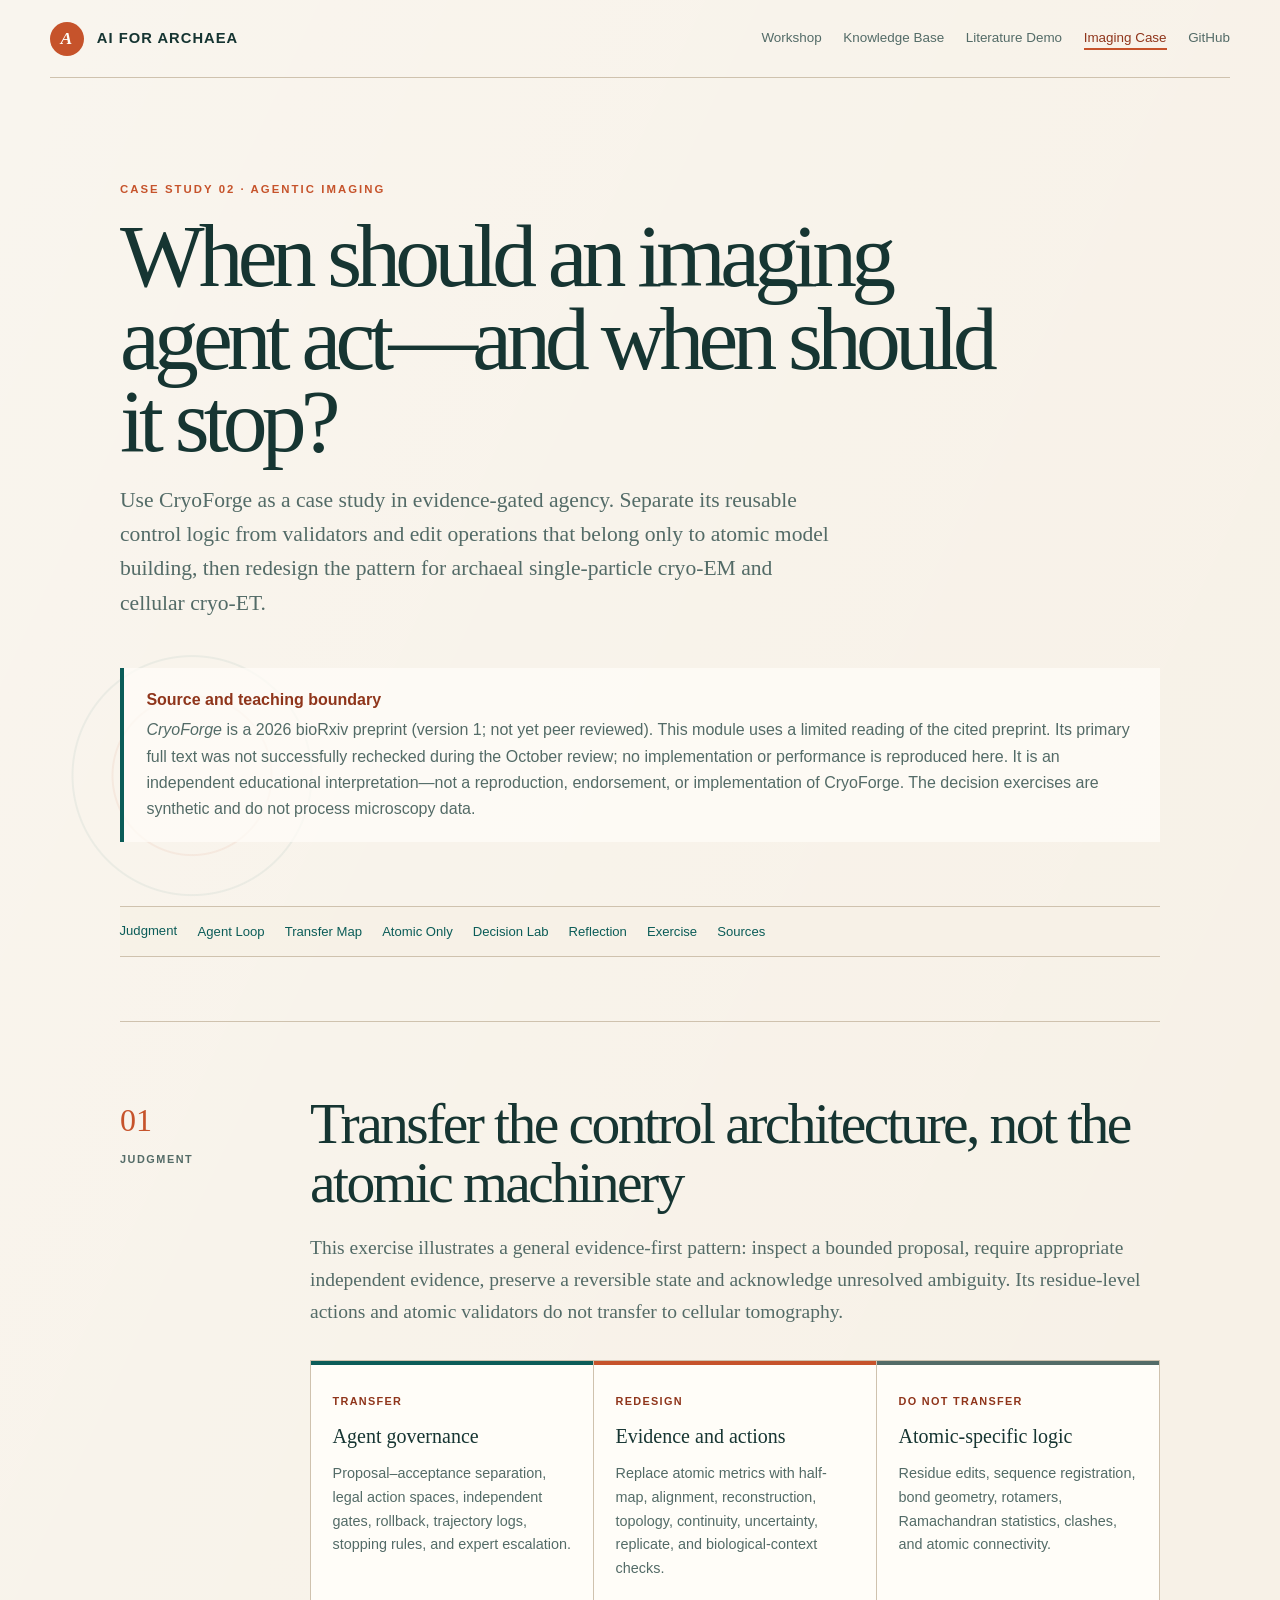
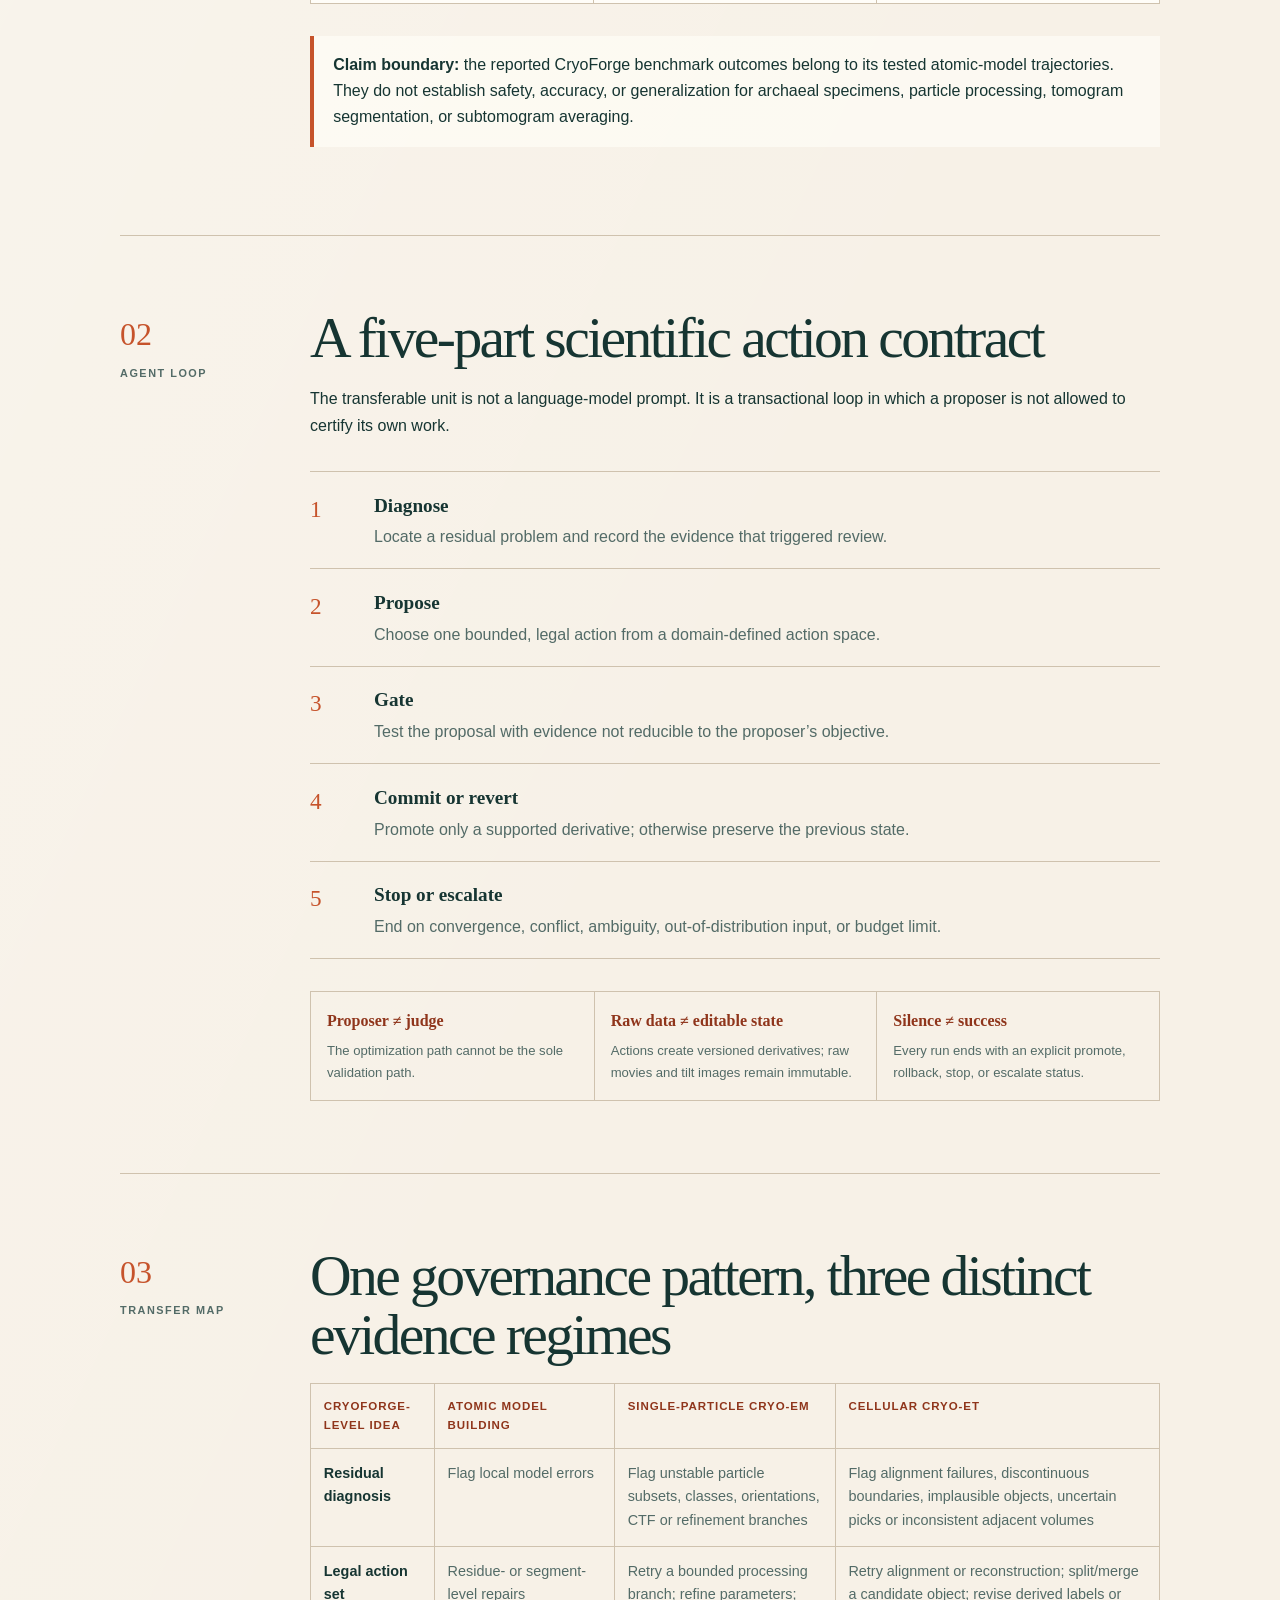
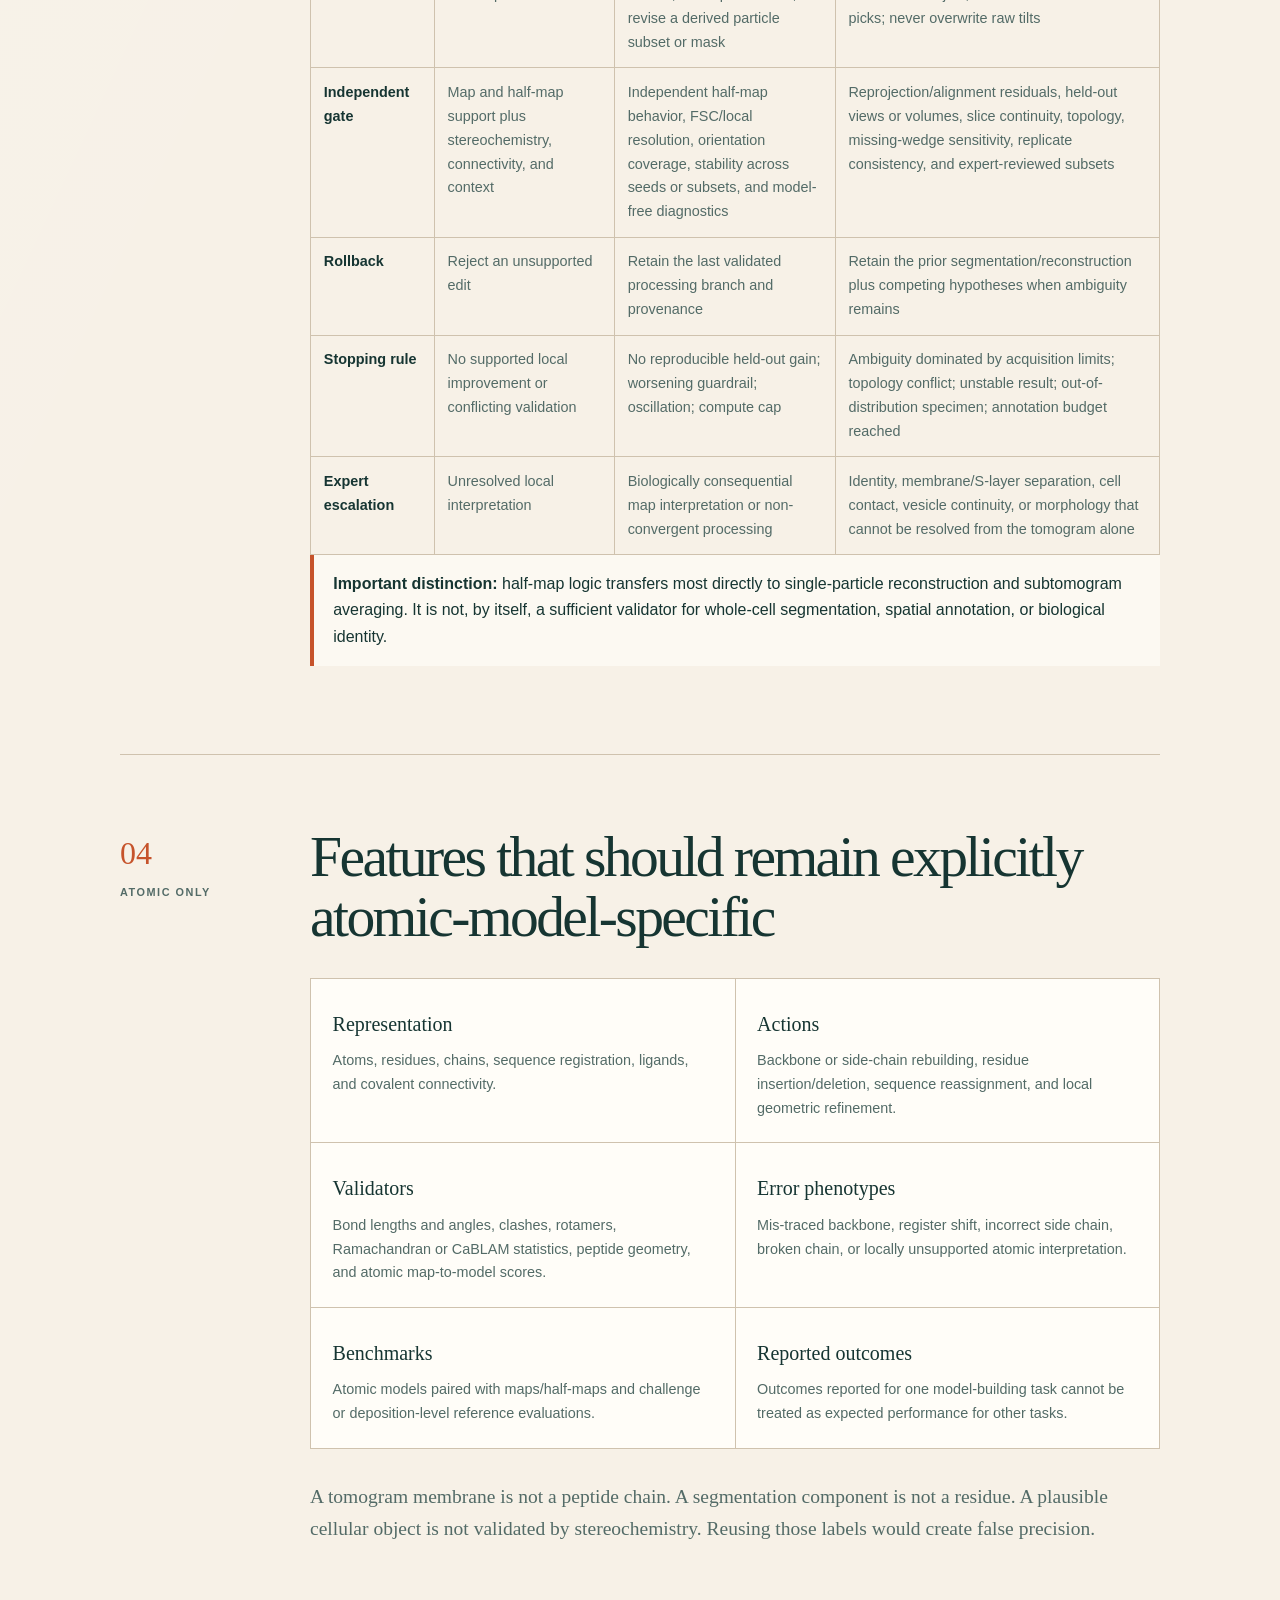
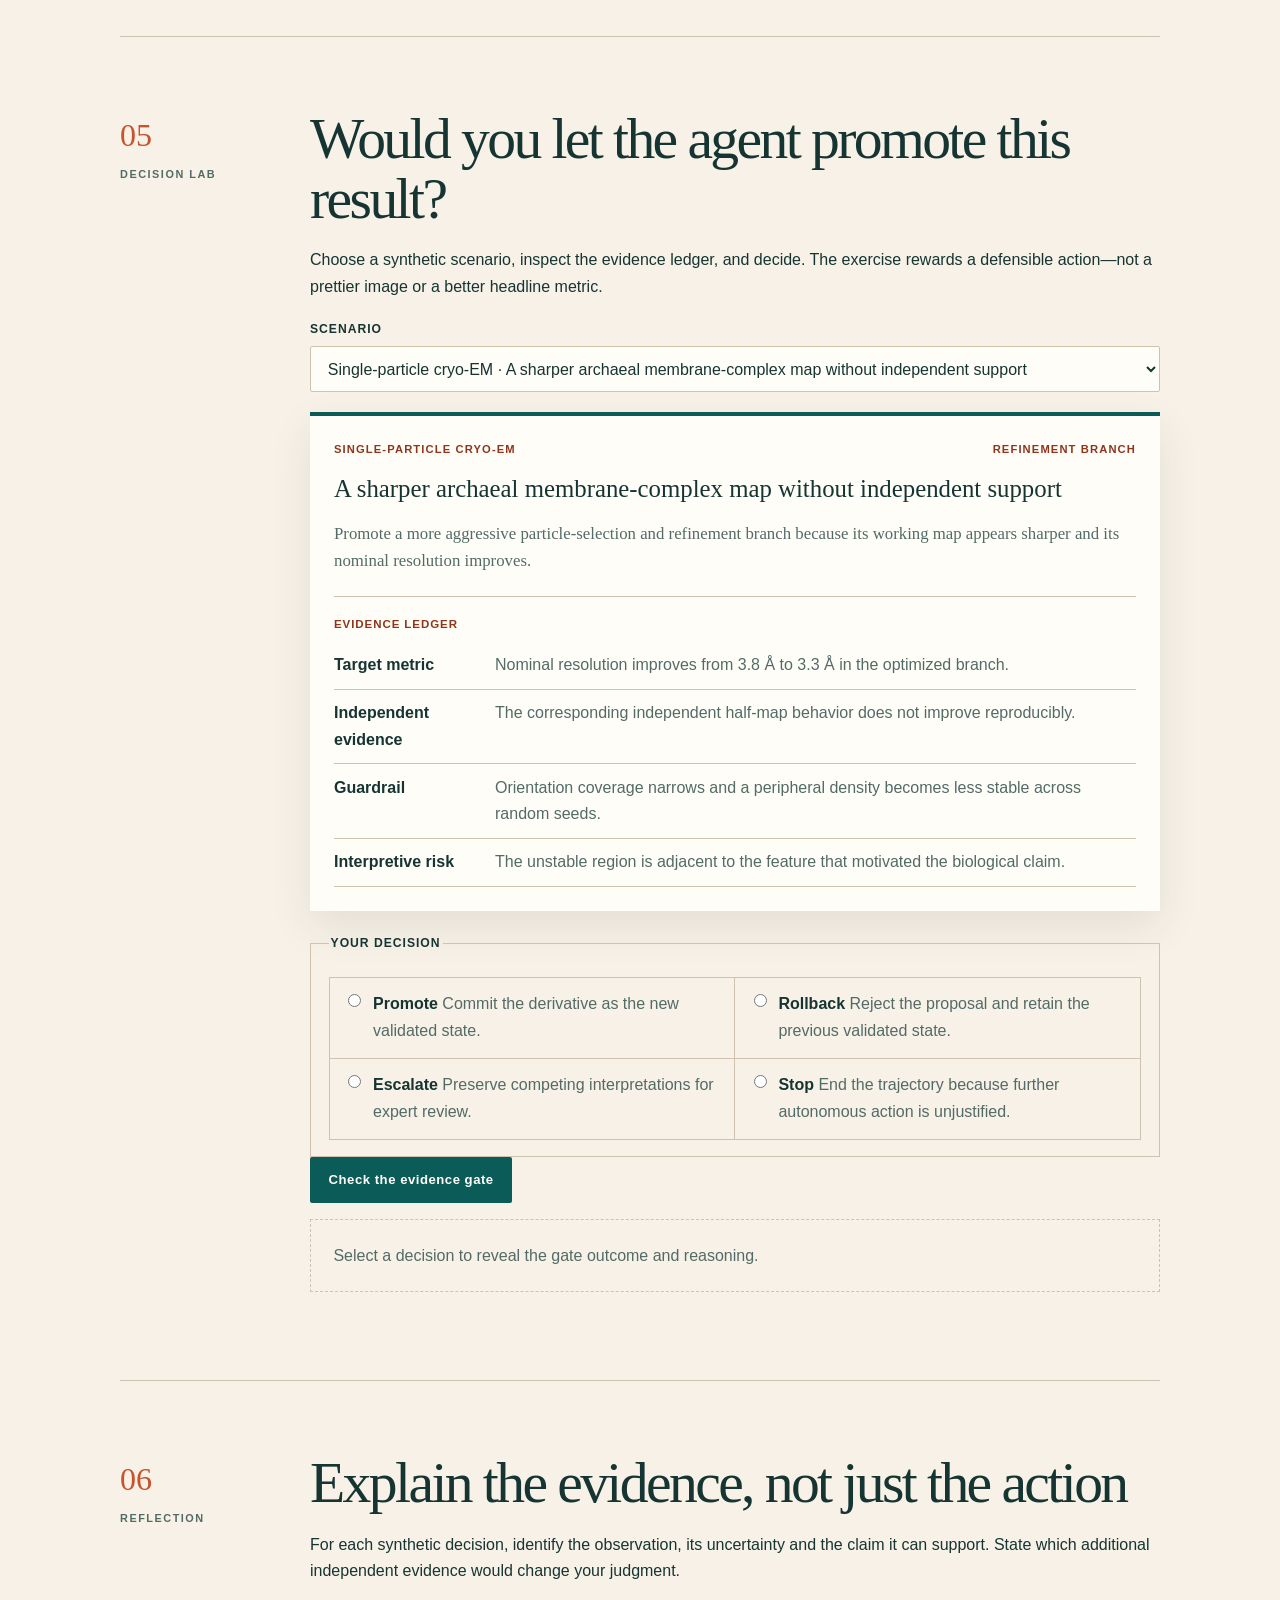
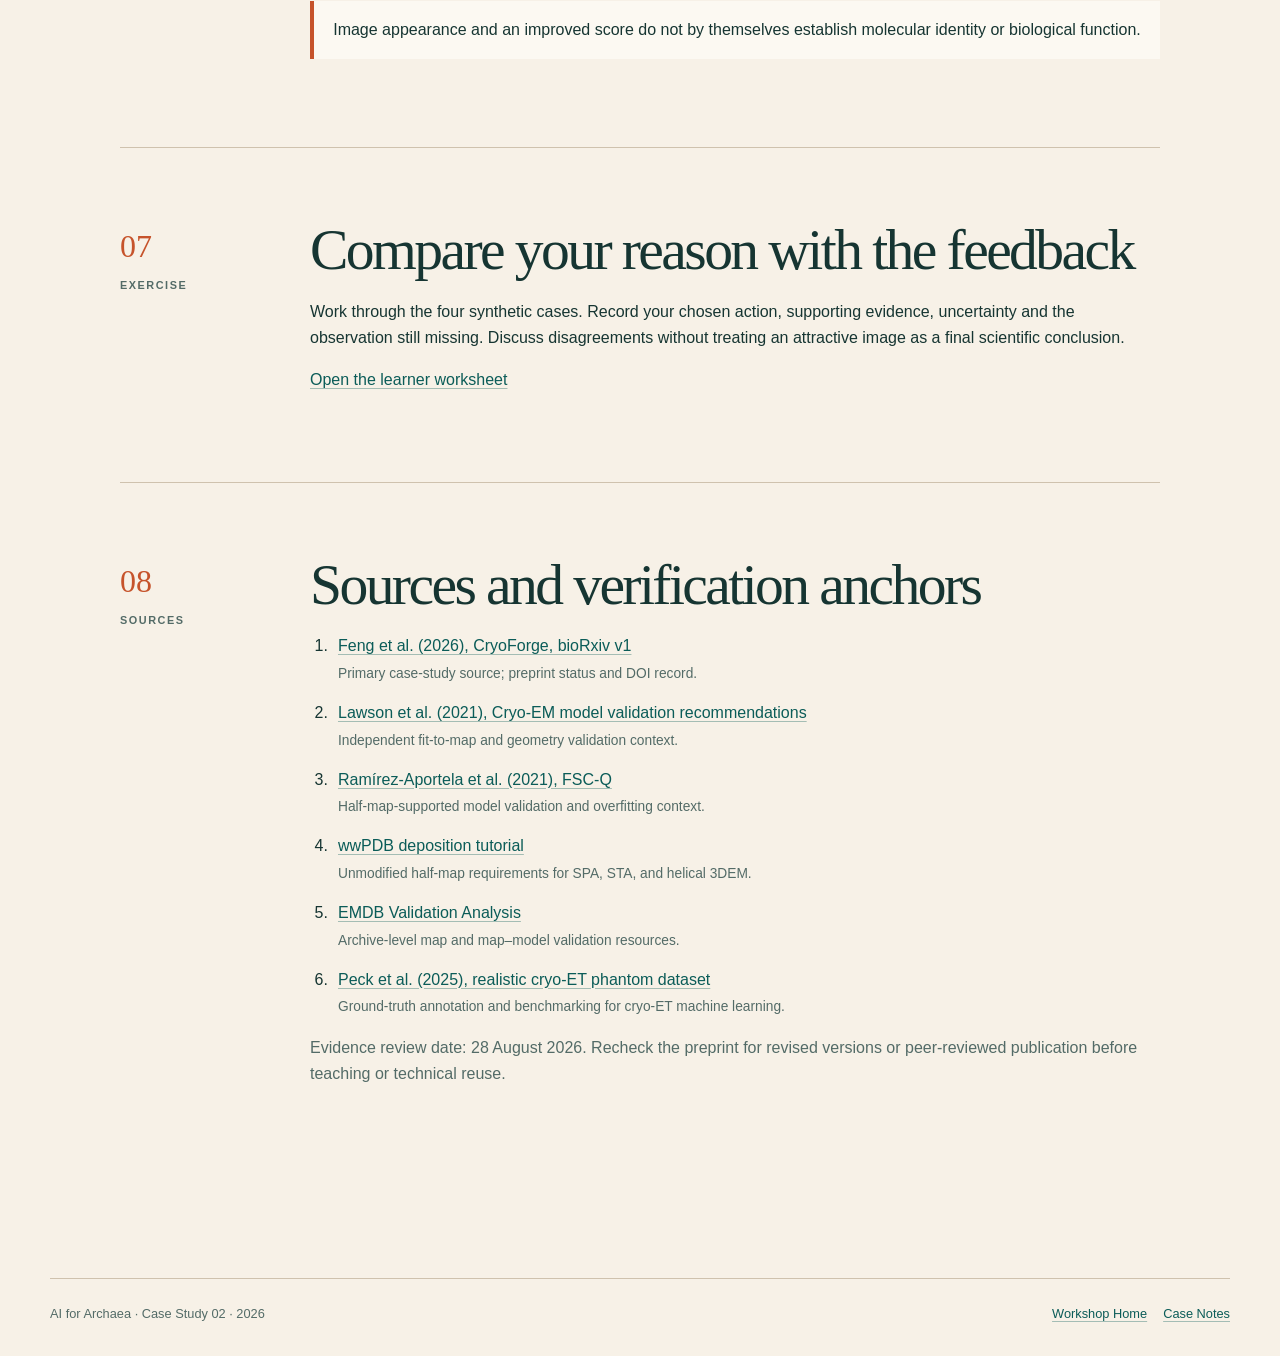
==== commit ce5c1f1d: "Learning resources" ====
--- a/imaging-agent-case-study.html
+++ b/imaging-agent-case-study.html
@@ -32,7 +32,7 @@
 
     <div class="demo-disclosure source-boundary">
       <strong>Source and teaching boundary</strong>
-      <p><em>CryoForge</em> is a 2026 bioRxiv preprint (version 1; not yet peer reviewed). This module summarizes claims reported in its indexed abstract and DOI record. It is an independent educational interpretation—not a reproduction, endorsement, or implementation of CryoForge. The decision exercises are synthetic and do not process microscopy data.</p>
+      <p><em>CryoForge</em> is a 2026 bioRxiv preprint (version 1; not yet peer reviewed). This module uses a limited reading of the cited preprint. Its primary full text was not successfully rechecked during the October review; no implementation or performance is reproduced here. It is an independent educational interpretation—not a reproduction, endorsement, or implementation of CryoForge. The decision exercises are synthetic and do not process microscopy data.</p>
     </div>
 
     <nav class="jump-nav" aria-label="Case study sections">
@@ -41,8 +41,8 @@
       <a href="#transfer">Transfer Map</a>
       <a href="#atomic-only">Atomic Only</a>
       <a href="#decide">Decision Lab</a>
-      <a href="#design">Design Contract</a>
-      <a href="#workshop">Workshop Use</a>
+      <a href="#design">Reflection</a>
+      <a href="#workshop">Exercise</a>
       <a href="#sources">Sources</a>
     </nav>
 
@@ -50,7 +50,7 @@
       <div class="case-label"><span>01</span><p>JUDGMENT</p></div>
       <div class="case-content">
         <h2>Transfer the control architecture, not the atomic machinery</h2>
-        <p class="lead-judgment">CryoForge offers a strong reusable pattern for scientific agents: generate bounded proposals, require independent evidence before promotion, make every edit reversible, and stop when evidence is absent or conflicting. Its residue-level actions and atomic validators do not transfer to cellular tomography.</p>
+        <p class="lead-judgment">This exercise illustrates a general evidence-first pattern: inspect a bounded proposal, require appropriate independent evidence, preserve a reversible state and acknowledge unresolved ambiguity. Its residue-level actions and atomic validators do not transfer to cellular tomography.</p>
         <div class="verdict-grid">
           <article class="verdict-card transferable">
             <span>TRANSFER</span>
@@ -125,7 +125,7 @@
           <article><h3>Validators</h3><p>Bond lengths and angles, clashes, rotamers, Ramachandran or CaBLAM statistics, peptide geometry, and atomic map-to-model scores.</p></article>
           <article><h3>Error phenotypes</h3><p>Mis-traced backbone, register shift, incorrect side chain, broken chain, or locally unsupported atomic interpretation.</p></article>
           <article><h3>Benchmarks</h3><p>Atomic models paired with maps/half-maps and challenge or deposition-level reference evaluations.</p></article>
-          <article><h3>Reported outcomes</h3><p>CryoForge’s trajectory percentages and “no retained degradation” claim cannot be exported as expected performance for other tasks.</p></article>
+          <article><h3>Reported outcomes</h3><p>Outcomes reported for one model-building task cannot be treated as expected performance for other tasks.</p></article>
         </div>
         <p class="lead-judgment">A tomogram membrane is not a peptide chain. A segmentation component is not a residue. A plausible cellular object is not validated by stereochemistry. Reusing those labels would create false precision.</p>
       </div>
@@ -168,56 +168,20 @@
     </section>
 
     <section class="case-section" id="design">
-      <div class="case-label"><span>06</span><p>DESIGN CONTRACT</p></div>
-      <div class="case-content">
-        <h2>A minimum viable agent for archaeal imaging</h2>
-        <p>Start with an orchestration and audit layer around existing tools. Do not begin by training an end-to-end autonomous imaging model.</p>
-        <div class="contract-grid">
-          <article><span>01</span><h3>Bound the target</h3><p>Choose one object and one decision: for example, AMO-particle inclusion, S-layer/membrane boundary repair, or vesicle-component review.</p></article>
-          <article><span>02</span><h3>Freeze the raw inputs</h3><p>Hash movies, micrographs, tilt images, metadata, masks, and initial models; all changes occur in versioned derivatives.</p></article>
-          <article><span>03</span><h3>Enumerate legal actions</h3><p>Use explicit, parameterized operations with prerequisites, expected outputs, compute limits, and reversible state transitions.</p></article>
-          <article><span>04</span><h3>Define two metric classes</h3><p>Use a target metric for desired improvement and guardrail metrics for independence, stability, topology, context, and uncertainty.</p></article>
-          <article><span>05</span><h3>Write stopping rules first</h3><p>Specify conflict, oscillation, marginal-gain, out-of-distribution, budget, and expert-review triggers before optimization begins.</p></article>
-          <article><span>06</span><h3>Log the trajectory</h3><p>Record input state, diagnosis, proposed action, tool/version/parameters, gate results, decision, rollback pointer, and reviewer note.</p></article>
-        </div>
-
-        <h3 class="subsection-heading">Priority archaeal pilots</h3>
-        <div class="pilot-list">
-          <article>
-            <p class="pilot-rank">PILOT A · LOWER RISK</p>
-            <h4>Single-particle branch reviewer</h4>
-            <p>Wrap a purified archaeal S-layer, ribosome, or membrane-complex workflow. The agent proposes a limited retry or branch; half-map and stability gates determine promotion.</p>
-          </article>
-          <article>
-            <p class="pilot-rank">PILOT B · HIGH VALUE</p>
-            <h4>Cryo-ET object repair queue</h4>
-            <p>Use VolWeaver- or segmentation-derived objects as proposals. Gate split/merge/boundary repairs using continuity, topology, missing-wedge sensitivity, adjacent-volume context, and reviewer-calibrated uncertainty.</p>
-          </article>
-          <article>
-            <p class="pilot-rank">PILOT C · RESEARCH FRONTIER</p>
-            <h4>State-resolved structural trait curator</h4>
-            <p>Promote candidate structural trait units only when geometry, frequency, condition, molecular support, and uncertainty remain linked. Biological interpretation stays downstream of image-level validation.</p>
-          </article>
-        </div>
-        <p class="caution"><strong>VolWeaver complement:</strong> VolWeaver can supply masks, objects, geometry, and spatial relationships. An evidence-gated agent would govern which repair or relabeling proposal is promoted, rolled back, stopped, or sent to expert review. It should not silently rewrite the reconstructed cellular context.</p>
+      <div class="case-label"><span>06</span><p>REFLECTION</p></div>
+      <div class="case-content">
+        <h2>Explain the evidence, not just the action</h2>
+        <p>For each synthetic decision, identify the observation, its uncertainty and the claim it can support. State which additional independent evidence would change your judgment.</p>
+        <p class="caution">Image appearance and an improved score do not by themselves establish molecular identity or biological function.</p>
       </div>
     </section>
 
     <section class="case-section" id="workshop">
-      <div class="case-label"><span>07</span><p>WORKSHOP USE</p></div>
-      <div class="case-content">
-        <h2>A 30-minute mixed-background case study</h2>
-        <ol class="session-plan">
-          <li><time>0–5 min</time><div><h3>Orient</h3><p>Explain atomic model building, single-particle cryo-EM, and cellular cryo-ET with one shared vocabulary.</p></div></li>
-          <li><time>5–10 min</time><div><h3>Decompose CryoForge</h3><p>Identify proposer, evidence gate, transactional state, stopping rule, and escalation route.</p></div></li>
-          <li><time>10–18 min</time><div><h3>Run the decision lab</h3><p>Small groups decide which synthetic branches to promote, rollback, escalate, or stop.</p></div></li>
-          <li><time>18–26 min</time><div><h3>Redesign for an archaeal object</h3><p>Each group replaces atomic actions and validators with a workflow-specific action set and evidence gate.</p></div></li>
-          <li><time>26–30 min</time><div><h3>Debrief</h3><p>Compare where evidence independence failed and name the first expert-review trigger.</p></div></li>
-        </ol>
-        <div class="learning-output">
-          <strong>Learner output</strong>
-          <p>A one-page agent contract containing: target object, legal actions, target metric, guardrails, rollback state, stopping rules, escalation trigger, and audit fields.</p>
-        </div>
+      <div class="case-label"><span>07</span><p>EXERCISE</p></div>
+      <div class="case-content">
+        <h2>Compare your reason with the feedback</h2>
+        <p>Work through the four synthetic cases. Record your chosen action, supporting evidence, uncertainty and the observation still missing. Discuss disagreements without treating an attractive image as a final scientific conclusion.</p>
+        <p><a href="training/learner-worksheet.md">Open the learner worksheet</a></p>
       </div>
     </section>
 
--- a/assets/style.css
+++ b/assets/style.css
@@ -446,6 +446,11 @@
   letter-spacing: 0.14em;
 }
 
+.kb-content,
+.case-content {
+  min-width: 0;
+}
+
 .kb-content > p {
   color: var(--ink-soft);
 }
@@ -656,7 +661,8 @@
 select:focus,
 textarea:focus,
 button:focus-visible,
-a:focus-visible {
+a:focus-visible,
+.table-scroll:focus-visible {
   outline: 3px solid rgba(198, 83, 43, 0.28);
   outline-offset: 2px;
 }
@@ -957,8 +963,13 @@
 }
 
 .table-scroll {
+  max-width: 100%;
   overflow-x: auto;
   border: 1px solid var(--line);
+}
+
+.table-scroll table {
+  display: table;
 }
 
 .transfer-table {
